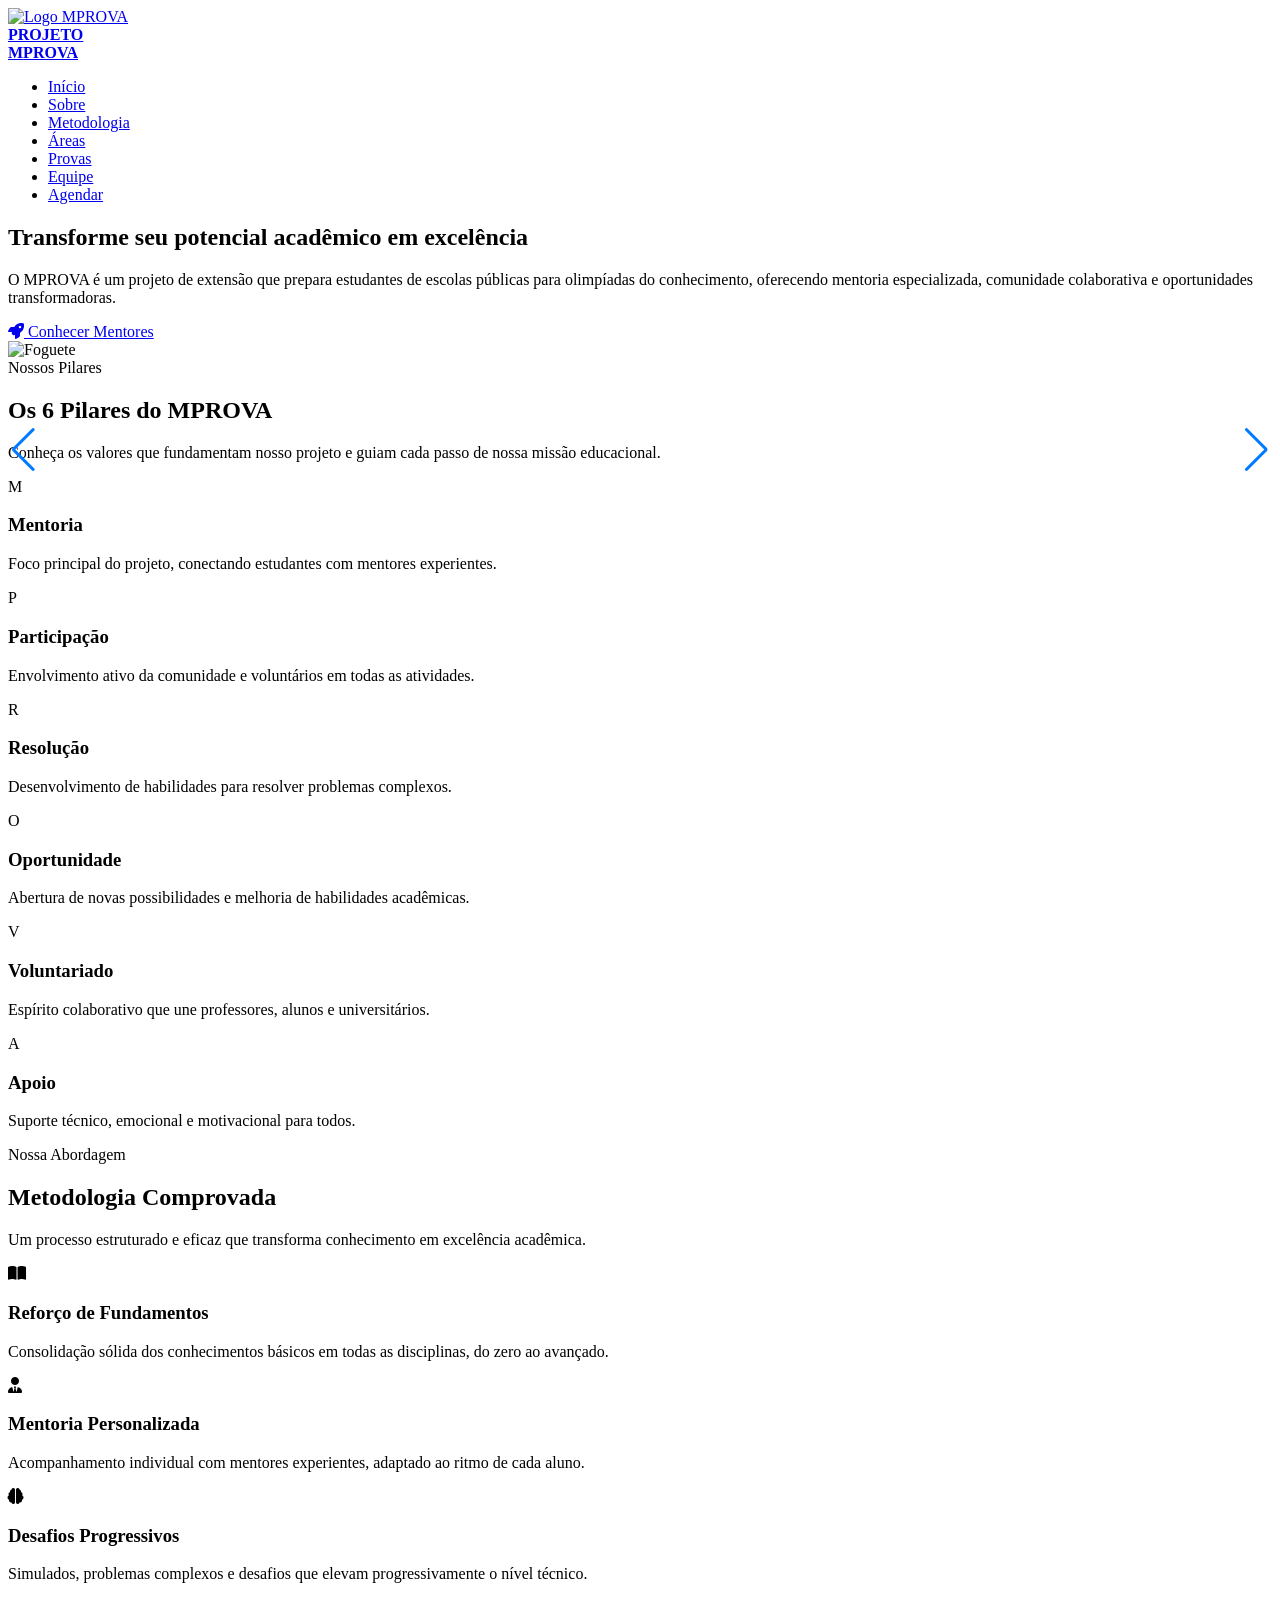
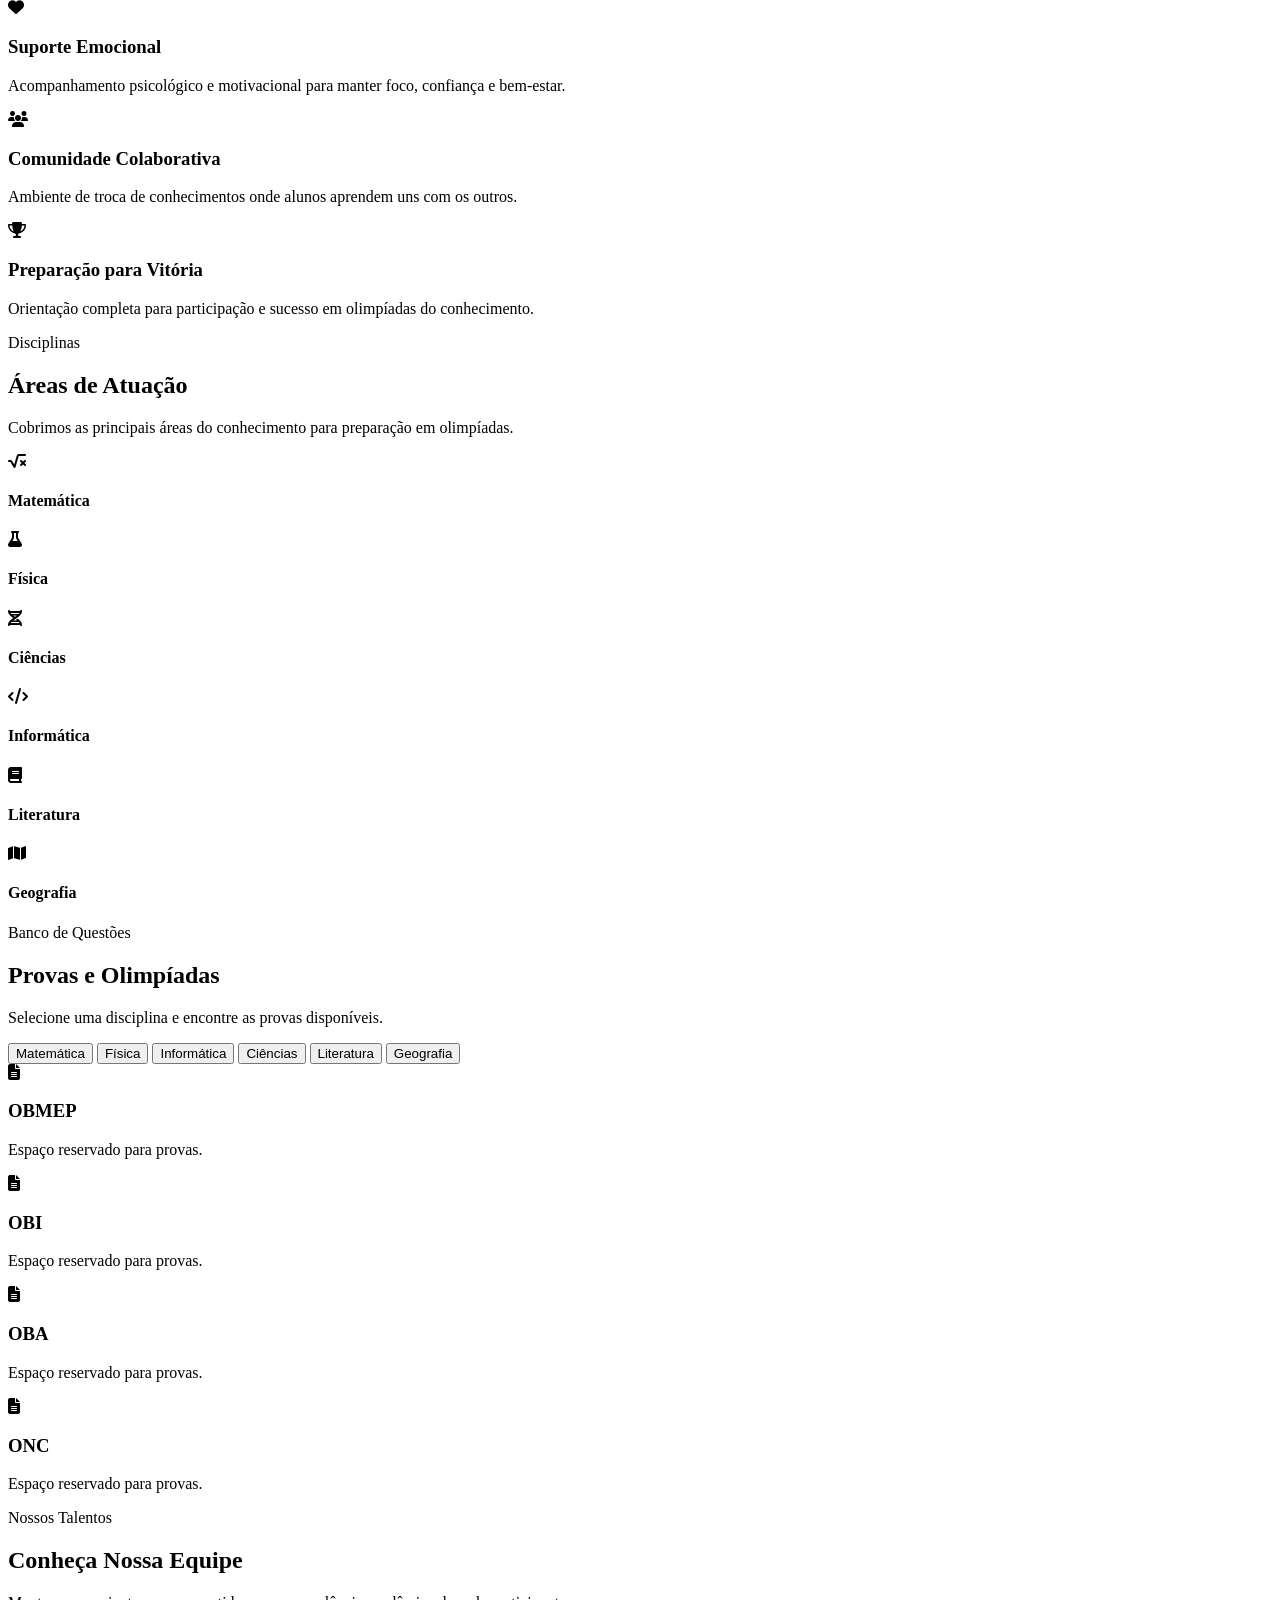
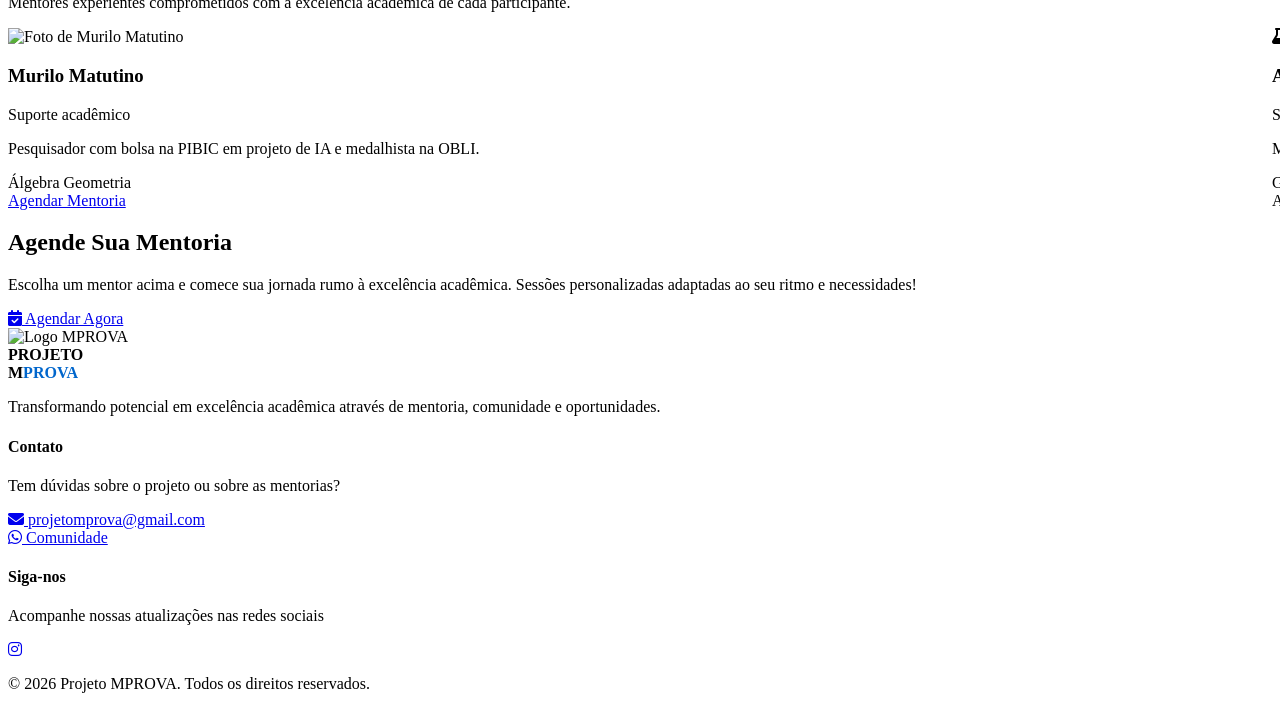
==== index.html @ 09c522f0 "Rename index_mprova.html to index.html" ====
<!DOCTYPE html>
<html lang="pt-BR">

<head>
  <meta charset="UTF-8">
  <meta name="viewport" content="width=device-width, initial-scale=1.0">
  <title>MPROVA</title>
  
  <!-- Google Fonts -->
  <link href="https://fonts.googleapis.com/css2?family=Poppins:wght@300;400;600;700;800&family=Merriweather:wght@300;400;700&display=swap" rel="stylesheet">
  <!-- Font Awesome -->
  <link rel="stylesheet" href="https://cdnjs.cloudflare.com/ajax/libs/font-awesome/6.4.0/css/all.min.css">
  <!-- Swiper CSS -->
  <link rel="stylesheet" href="https://cdn.jsdelivr.net/npm/swiper@10/swiper-bundle.min.css" />
  <!-- Favicon -->
  <link rel="shortcut icon" href="assets/images/logo_foguete.png" type="image/png">
  
  <!-- importando css -->
   <link rel="stylesheet" href="assets/style.css">
</head>

<body>
  <!-- HEADER -->
  <header>
    <div class="navbar-container">
      <a href="#inicio" class="logo">
        <img src="assets/images/logo_foguete.png" alt="Logo MPROVA">
        <div class="logo-text">
          <strong>PROJETO<br>M<span class="logo-blue">PROVA</span></strong>
        </div>
      </a>

      <nav id="nav">
        <ul>
          <li><a href="#inicio">Início</a></li>
          <li><a href="#sobre">Sobre</a></li>
          <li><a href="#metodologia">Metodologia</a></li>
          <li><a href="#areas">Áreas</a></li>
          <li><a href="#provas">Provas</a></li>
          <li><a href="#equipe">Equipe</a></li>
          <li><a href="#agendar" class="btn-cta">Agendar</a></li>
        </ul>
      </nav>

      <div class="hamburger" id="hamburger">
        <span></span>
        <span></span>
        <span></span>
      </div>
    </div>
  </header>

  <!-- HERO SECTION -->
  <section class="hero" id="inicio">
    <div class="hero-container">
      <div class="hero-content">
        <h1>Transforme seu <span>potencial acadêmico</span> em excelência</h1>
        <p>O MPROVA é um projeto de extensão que prepara estudantes de escolas públicas para olimpíadas do conhecimento, oferecendo mentoria especializada, comunidade colaborativa e oportunidades transformadoras.</p>
        <a href="#equipe" class="btn-primary">
          <i class="fas fa-rocket"></i> Conhecer Mentores
        </a>
      </div>
      <div class="hero-image">
        <img src="assets/images/foguete_inicio.png" alt="Foguete">
      </div>
    </div>
  </section>

  <!-- ABOUT SECTION -->
  <section class="about" id="sobre">
    <div class="section-header">
      <div class="section-label">Nossos Pilares</div>
      <h2 class="section-title">Os 6 Pilares do MPROVA</h2>
      <p class="section-subtitle">Conheça os valores que fundamentam nosso projeto e guiam cada passo de nossa missão educacional.</p>
    </div>

    <div class="pillars-grid">
      <div class="pillar-card">
        <div class="pillar-letter">M</div>
        <h3>Mentoria</h3>
        <p>Foco principal do projeto, conectando estudantes com mentores experientes.</p>
      </div>
      <div class="pillar-card">
        <div class="pillar-letter">P</div>
        <h3>Participação</h3>
        <p>Envolvimento ativo da comunidade e voluntários em todas as atividades.</p>
      </div>
      <div class="pillar-card">
        <div class="pillar-letter">R</div>
        <h3>Resolução</h3>
        <p>Desenvolvimento de habilidades para resolver problemas complexos.</p>
      </div>
      <div class="pillar-card">
        <div class="pillar-letter">O</div>
        <h3>Oportunidade</h3>
        <p>Abertura de novas possibilidades e melhoria de habilidades acadêmicas.</p>
      </div>
      <div class="pillar-card">
        <div class="pillar-letter">V</div>
        <h3>Voluntariado</h3>
        <p>Espírito colaborativo que une professores, alunos e universitários.</p>
      </div>
      <div class="pillar-card">
        <div class="pillar-letter">A</div>
        <h3>Apoio</h3>
        <p>Suporte técnico, emocional e motivacional para todos.</p>
      </div>
    </div>
  </section>

  <!-- METODOLOGIA SECTION -->
  <section class="metodologia" id="metodologia">
    <div class="metodologia-container">
      <div class="section-header">
        <div class="section-label">Nossa Abordagem</div>
        <h2 class="section-title">Metodologia Comprovada</h2>
        <p class="section-subtitle">Um processo estruturado e eficaz que transforma conhecimento em excelência acadêmica.</p>
      </div>

      <div class="methodology-cards">
        <div class="method-card">
          <div class="method-card-icon">
            <i class="fas fa-book-open"></i>
          </div>
          <div class="method-card-content">
            <h3>Reforço de Fundamentos</h3>
            <p>Consolidação sólida dos conhecimentos básicos em todas as disciplinas, do zero ao avançado.</p>
          </div>
        </div>

        <div class="method-card">
          <div class="method-card-icon">
            <i class="fas fa-user-tie"></i>
          </div>
          <div class="method-card-content">
            <h3>Mentoria Personalizada</h3>
            <p>Acompanhamento individual com mentores experientes, adaptado ao ritmo de cada aluno.</p>
          </div>
        </div>

        <div class="method-card">
          <div class="method-card-icon">
            <i class="fas fa-brain"></i>
          </div>
          <div class="method-card-content">
            <h3>Desafios Progressivos</h3>
            <p>Simulados, problemas complexos e desafios que elevam progressivamente o nível técnico.</p>
          </div>
        </div>

        <div class="method-card">
          <div class="method-card-icon">
            <i class="fas fa-heart"></i>
          </div>
          <div class="method-card-content">
            <h3>Suporte Emocional</h3>
            <p>Acompanhamento psicológico e motivacional para manter foco, confiança e bem-estar.</p>
          </div>
        </div>

        <div class="method-card">
          <div class="method-card-icon">
            <i class="fas fa-users"></i>
          </div>
          <div class="method-card-content">
            <h3>Comunidade Colaborativa</h3>
            <p>Ambiente de troca de conhecimentos onde alunos aprendem uns com os outros.</p>
          </div>
        </div>

        <div class="method-card">
          <div class="method-card-icon">
            <i class="fas fa-trophy"></i>
          </div>
          <div class="method-card-content">
            <h3>Preparação para Vitória</h3>
            <p>Orientação completa para participação e sucesso em olimpíadas do conhecimento.</p>
          </div>
        </div>
      </div>
    </div>
  </section>

  <!-- AREAS SECTION -->
  <section class="areas" id="areas">
    <div class="areas-container">
      <div class="section-header">
        <div class="section-label">Disciplinas</div>
        <h2 class="section-title">Áreas de Atuação</h2>
        <p class="section-subtitle">Cobrimos as principais áreas do conhecimento para preparação em olimpíadas.</p>
      </div>

      <div class="areas-grid">
        <div class="area-card">
          <div class="area-icon"><i class="fas fa-square-root-alt"></i></div>
          <h4>Matemática</h4>
        </div>
        <div class="area-card">
          <div class="area-icon"><i class="fas fa-flask"></i></div>
          <h4>Física</h4>
        </div>
        <div class="area-card">
          <div class="area-icon"><i class="fas fa-dna"></i></div>
          <h4>Ciências</h4>
        </div>
        <div class="area-card">
          <div class="area-icon"><i class="fas fa-code"></i></div>
          <h4>Informática</h4>
        </div>
        <div class="area-card">
          <div class="area-icon"><i class="fas fa-book"></i></div>
          <h4>Literatura</h4>
        </div>
        <div class="area-card">
          <div class="area-icon"><i class="fas fa-map"></i></div>
          <h4>Geografia</h4>
        </div>
      </div>
    </div>
  </section>

  <!-- PROVAS SECTION -->
  <section class="provas" id="provas">
    <div class="provas-container">
      <div class="section-header">
        <div class="section-label">Banco de Questões</div>
        <h2 class="section-title">Provas e Olimpíadas</h2>
        <p class="section-subtitle">
          Selecione uma disciplina e encontre as provas disponíveis.
        </p>
      </div>

      <div class="disciplinas">
        <button class="disciplina active" onclick="trocarDisciplina(this)">Matemática</button>
        <button class="disciplina" onclick="trocarDisciplina(this)">Física</button>
        <button class="disciplina" onclick="trocarDisciplina(this)">Informática</button>
        <button class="disciplina" onclick="trocarDisciplina(this)">Ciências</button>
        <button class="disciplina" onclick="trocarDisciplina(this)">Literatura</button>
        <button class="disciplina" onclick="trocarDisciplina(this)">Geografia</button>
      </div>

      <div class="provas-grid">
        <div class="prova-card">
          <div class="prova-icon"><i class="fas fa-file-alt"></i></div>
          <h3>OBMEP</h3>
          <p>Espaço reservado para provas.</p>
        </div>

        <div class="prova-card">
          <div class="prova-icon"><i class="fas fa-file-alt"></i></div>
          <h3>OBI</h3>
          <p>Espaço reservado para provas.</p>
        </div>

        <div class="prova-card">
          <div class="prova-icon"><i class="fas fa-file-alt"></i></div>
          <h3>OBA</h3>
          <p>Espaço reservado para provas.</p>
        </div>

        <div class="prova-card">
          <div class="prova-icon"><i class="fas fa-file-alt"></i></div>
          <h3>ONC</h3>
          <p>Espaço reservado para provas.</p>
        </div>
      </div>
    </div>
  </section>


  <!-- TEAM CAROUSEL SECTION -->
  <section class="team-section" id="equipe">
    <div class="team-container">
      <div class="section-header">
        <div class="section-label">Nossos Talentos</div>
        <h2 class="section-title">Conheça Nossa Equipe</h2>
        <p class="section-subtitle">Mentores experientes comprometidos com a excelência acadêmica de cada participante.</p>
      </div>

      <div class="team-carousel-wrapper">
        <div class="swiper-container">
          <div class="swiper-wrapper">
            <!-- Team Member 1 -->
            <div class="swiper-slide team-slide">
              <div class="team-member-card">
                <div class="team-avatar">
                  <!--<i class="fas fa-user-graduate"></i>-->
                  <img src="assets/images/murilomatutino.jpeg" class="rounded" width="140" height="140" alt="Foto de Murilo Matutino">
                </div>
                <h3 class="team-member-name">Murilo Matutino</h3>
                <p class="team-member-role">Suporte acadêmico</p>
                <p class="team-member-bio">Pesquisador com bolsa na PIBIC em projeto de IA e medalhista na OBLI.</p>
                <div class="team-member-expertise">
                  <span class="expertise-tag">Álgebra</span>
                  <span class="expertise-tag">Geometria</span>
                </div>
                <a href="https://zcal.co/murilomatutino" class="btn-schedule">Agendar Mentoria</a>
              </div>
            </div>

            <!-- Team Member 2 -->
            <div class="swiper-slide team-slide">
              <div class="team-member-card">
                <div class="team-avatar">
                  <i class="fas fa-flask"></i>
                </div>
                <h3 class="team-member-name">Aillane Júlia</h3>
                <p class="team-member-role">Suporte acadêmico</p>
                <p class="team-member-bio">Medalhista da OBG</p>
                <div class="team-member-expertise">
                  <span class="expertise-tag">Geografia</span>
                </div>
                <a class="btn-schedule">Agendar Mentoria</a>
              </div>
            </div>

            <!-- Team Member 3 -->
            <div class="swiper-slide team-slide">
              <div class="team-member-card">
                <div class="team-avatar">
                  <i class="fas fa-code"></i>
                </div>
                <h3 class="team-member-name">Caio Henrique</h3>
                <p class="team-member-role">Suporte acadêmico</p>
                <p class="team-member-bio">Medalhista de bronze nacional na OBI</p>
                <div class="team-member-expertise">
                  <span class="expertise-tag">Algoritmos</span>
                  <span class="expertise-tag">Programação</span>
                </div>
                <a class="btn-schedule">Agendar Mentoria</a>
              </div>
            </div>

            <!-- Team Member 4 -->
            <div class="swiper-slide team-slide">
              <div class="team-member-card">
                <div class="team-avatar">
                  <i class="fas fa-book"></i>
                </div>
                <h3 class="team-member-name">Heverton Souza</h3>
                <p class="team-member-role">Líder de mídias sociais</p>
                <p class="team-member-bio">Medalhista olímpico pela OBG e pela OBLI.</p>
                <div class="team-member-expertise">
                  <span class="expertise-tag">Design</span>
                  <span class="expertise-tag">Mídias sociais</span>
                </div>
                <a class="btn-schedule">Agendar Mentoria</a>
              </div>
            </div>

            <!-- Team Member 5 -->
            <div class="swiper-slide team-slide">
              <div class="team-member-card">
                <div class="team-avatar">
                  <i class="fas fa-globe"></i>
                </div>
                <h3 class="team-member-name">Maria Vitória</h3>
                <p class="team-member-role">Suporte acadêmico</p>
                <p class="team-member-bio">Medalhista de ouro na ONC, OBQ e Olimpíada de Literatura</p>
                <div class="team-member-expertise">
                  <span class="expertise-tag">Ciências</span>
                  <span class="expertise-tag">Informática</span>
                </div>
                <a class="btn-schedule">Agendar Mentoria</a>
              </div>
            </div>

            <!-- Team Member 6 -->
            <div class="swiper-slide team-slide">
              <div class="team-member-card">
                <div class="team-avatar">
                  <i class="fas fa-heart"></i>
                </div>
                <h3 class="team-member-name">Murilo Augusto</h3>
                <p class="team-member-role">Suporte acadêmico</p>
                <p class="team-member-bio">Medalhista na OBB, OBA e OBF.</p>
                <div class="team-member-expertise">
                  <span class="expertise-tag">Física</span>
                  <span class="expertise-tag">Astronomia</span>
                </div>
                <a class="btn-schedule">Agendar Mentoria</a>
              </div>
            </div>

            <!-- Team Member 7 -->
            <div class="swiper-slide team-slide">
              <div class="team-member-card">
                <div class="team-avatar">
                  <i class="fas fa-heart"></i>
                </div>
                <h3 class="team-member-name">Pedro Gabriel</h3>
                <p class="team-member-role">Vice-presidente</p>
                <p class="team-member-bio">Medalhista na ONC, OBA e OBFEP.</p>
                <div class="team-member-expertise">
                  <span class="expertise-tag">Física</span>
                  <span class="expertise-tag">Astronomia</span>
                </div>
                <a class="btn-schedule">Agendar Mentoria</a>
              </div>
            </div>


            <!-- Team Member 8 -->
            <div class="swiper-slide team-slide">
              <div class="team-member-card">
                <div class="team-avatar">
                  <i class="fas fa-heart"></i>
                </div>
                <h3 class="team-member-name">Tábata Jhenice</h3>
                <p class="team-member-role">Presidente do projeto</p>
                <p class="team-member-bio">Medalhista na ONC, OBG e Olimpíada de Química Feminina.</p>
                <div class="team-member-expertise">
                  <span class="expertise-tag">Matemática</span>
                  <span class="expertise-tag">Ciências</span>
                </div>
                <a class="btn-schedule">Agendar Mentoria</a>
              </div>
            </div>

            <!-- Team Member 9 -->
            <div class="swiper-slide team-slide">
              <div class="team-member-card">
                <div class="team-avatar">
                  <i class="fas fa-heart"></i>
                </div>
                <h3 class="team-member-name">Tainah Neres</h3>
                <p class="team-member-role">Auxiliar de mídia e suporte acadêmico</p>
                <p class="team-member-bio">Medalhista na OBA, OBLI, OBMEP e Olimpíada de literatura.</p>
                <div class="team-member-expertise">
                  <span class="expertise-tag">Astronomia</span>
                  <span class="expertise-tag">Literatura</span>
                </div>
                <a class="btn-schedule">Agendar Mentoria</a>
              </div>
            </div>


          </div>

          <!-- Navigation -->
          <div class="swiper-button-prev"></div>
          <div class="swiper-button-next"></div>
          <div class="swiper-pagination"></div>
        </div>
      </div>
    </div>
  </section>

  <!-- CTA SECTION -->
  <section class="cta-section" id="agendar">
    <div class="cta-content">
      <h2>Agende Sua Mentoria</h2>
      <p>Escolha um mentor acima e comece sua jornada rumo à excelência acadêmica. Sessões personalizadas adaptadas ao seu ritmo e necessidades!</p>
      <a href="#equipe" class="btn-secondary">
        <i class="fas fa-calendar-check"></i> Agendar Agora
      </a>
    </div>
  </section>

  <!-- FOOTER -->
  <footer>
    <footer-container>
      <div class="footer-grid">
        <div class="footer-section">
          <div class="footer-logo-area">
            <img src="assets/images/logo_foguete.png" alt="Logo MPROVA">
            <div>
              <strong>PROJETO<br>M<span style="color: #0066cc;">PROVA</span></strong>
            </div>
          </div>
          <p>Transformando potencial em excelência acadêmica através de mentoria, comunidade e oportunidades.</p>
        </div>

        <div class="footer-section">
          <h4>Contato</h4>
          <p>Tem dúvidas sobre o projeto ou sobre as mentorias?</p>
          <a href="mailto:projetomprova@gmail.com" class="footer-contact-link">
            <i class="fas fa-envelope"></i> projetomprova@gmail.com
          </a>
          <br>
          <a href="https://chat.whatsapp.com/BmlxwZOhHaCFWlVoC3fzg1" class="footer-contact-link">
            <i class="fa-brands fa-whatsapp"></i> Comunidade
          </a>
        </div>

        <div class="footer-section">
          <h4>Siga-nos</h4>
          <p>Acompanhe nossas atualizações nas redes sociais</p>
          <div class="social-links">
            <a href="https://www.instagram.com/m.prova_?igsh=bmw5am4zNDdma2xp" target="_blank" title="Instagram">
              <i class="fab fa-instagram"></i>
            </a>
          </div>
        </div>
      </div>

      <div class="footer-bottom">
        <p>&copy; 2026 Projeto MPROVA. Todos os direitos reservados.</p>
      </div>
    </footer-container>
  </footer>

  <!-- importando JS -->
  <script src="https://cdn.jsdelivr.net/npm/swiper@10/swiper-bundle.min.js"></script>
  <script src="assets/script.js"></script>


<script>
function trocarDisciplina(botao){
  document.querySelectorAll('.disciplina').forEach(function(item){
    item.classList.remove('active');
  });
  botao.classList.add('active');
}
</script>
</body>

</html>
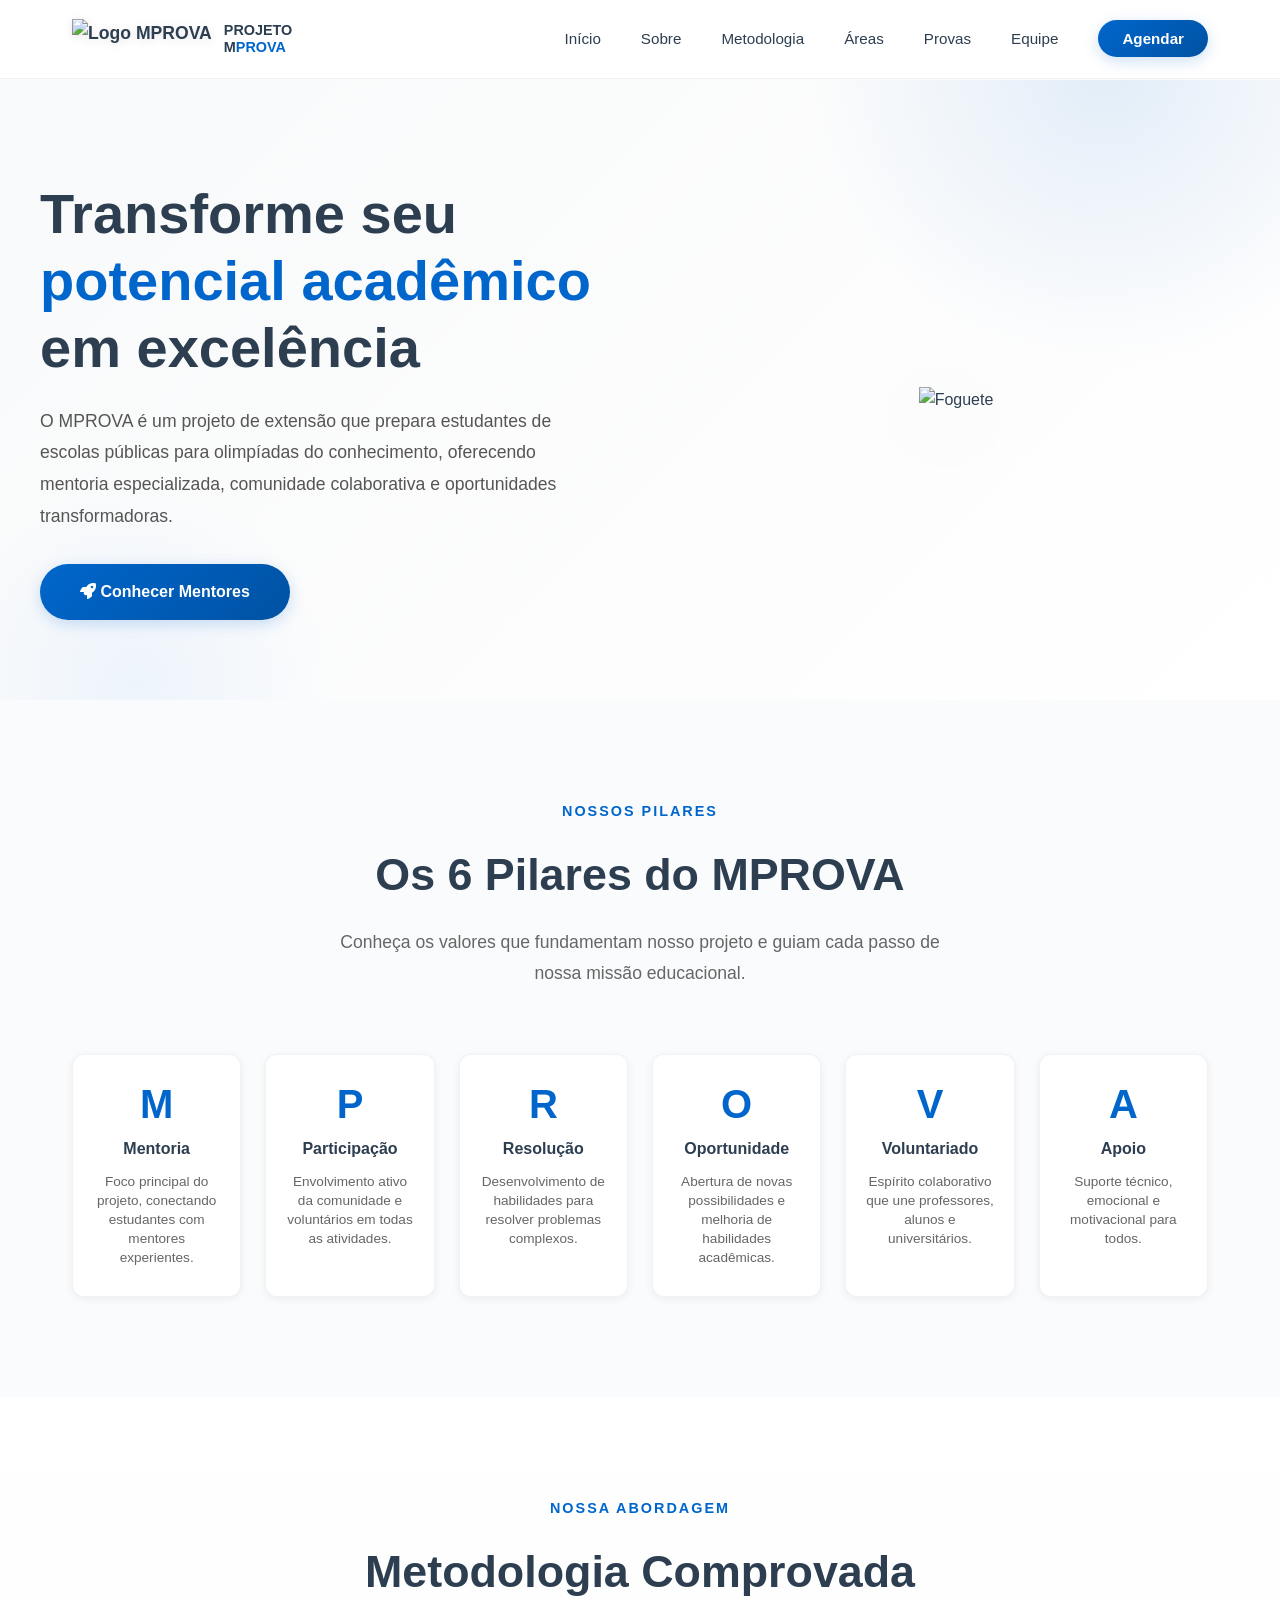
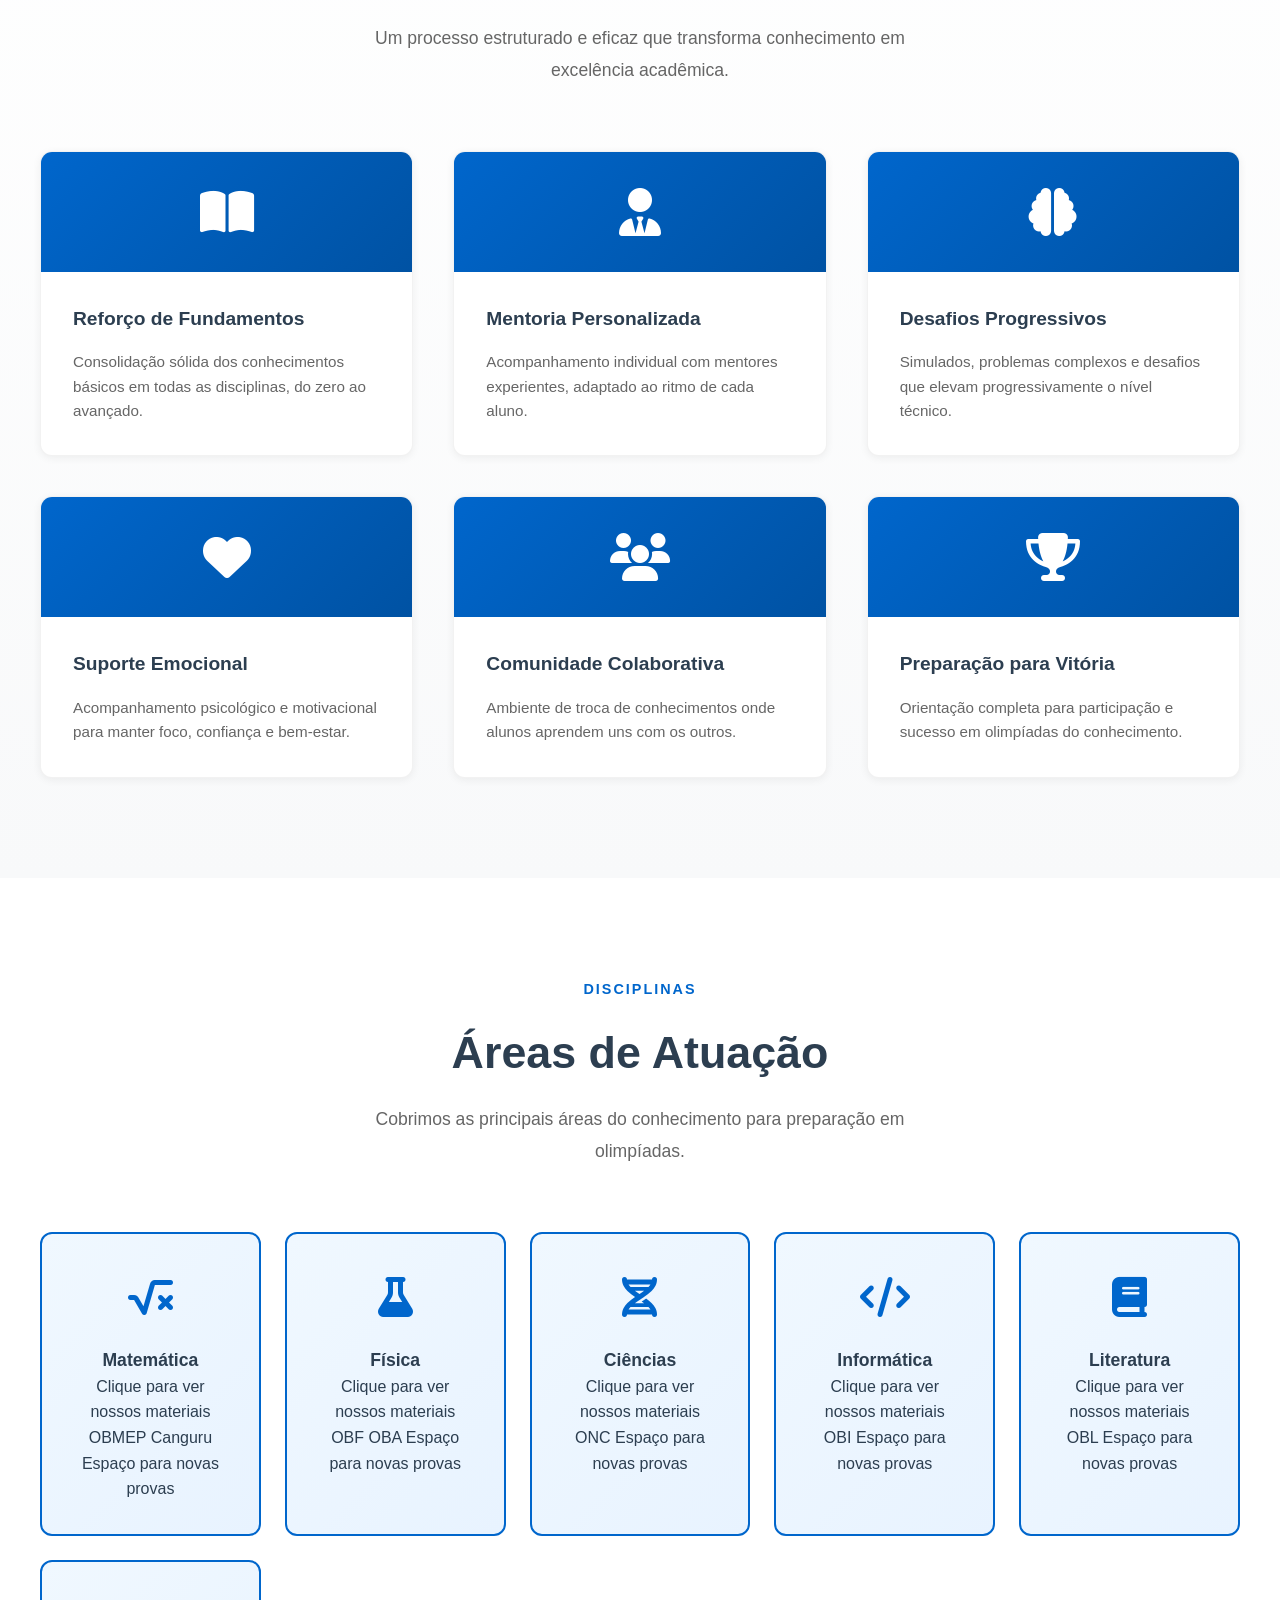
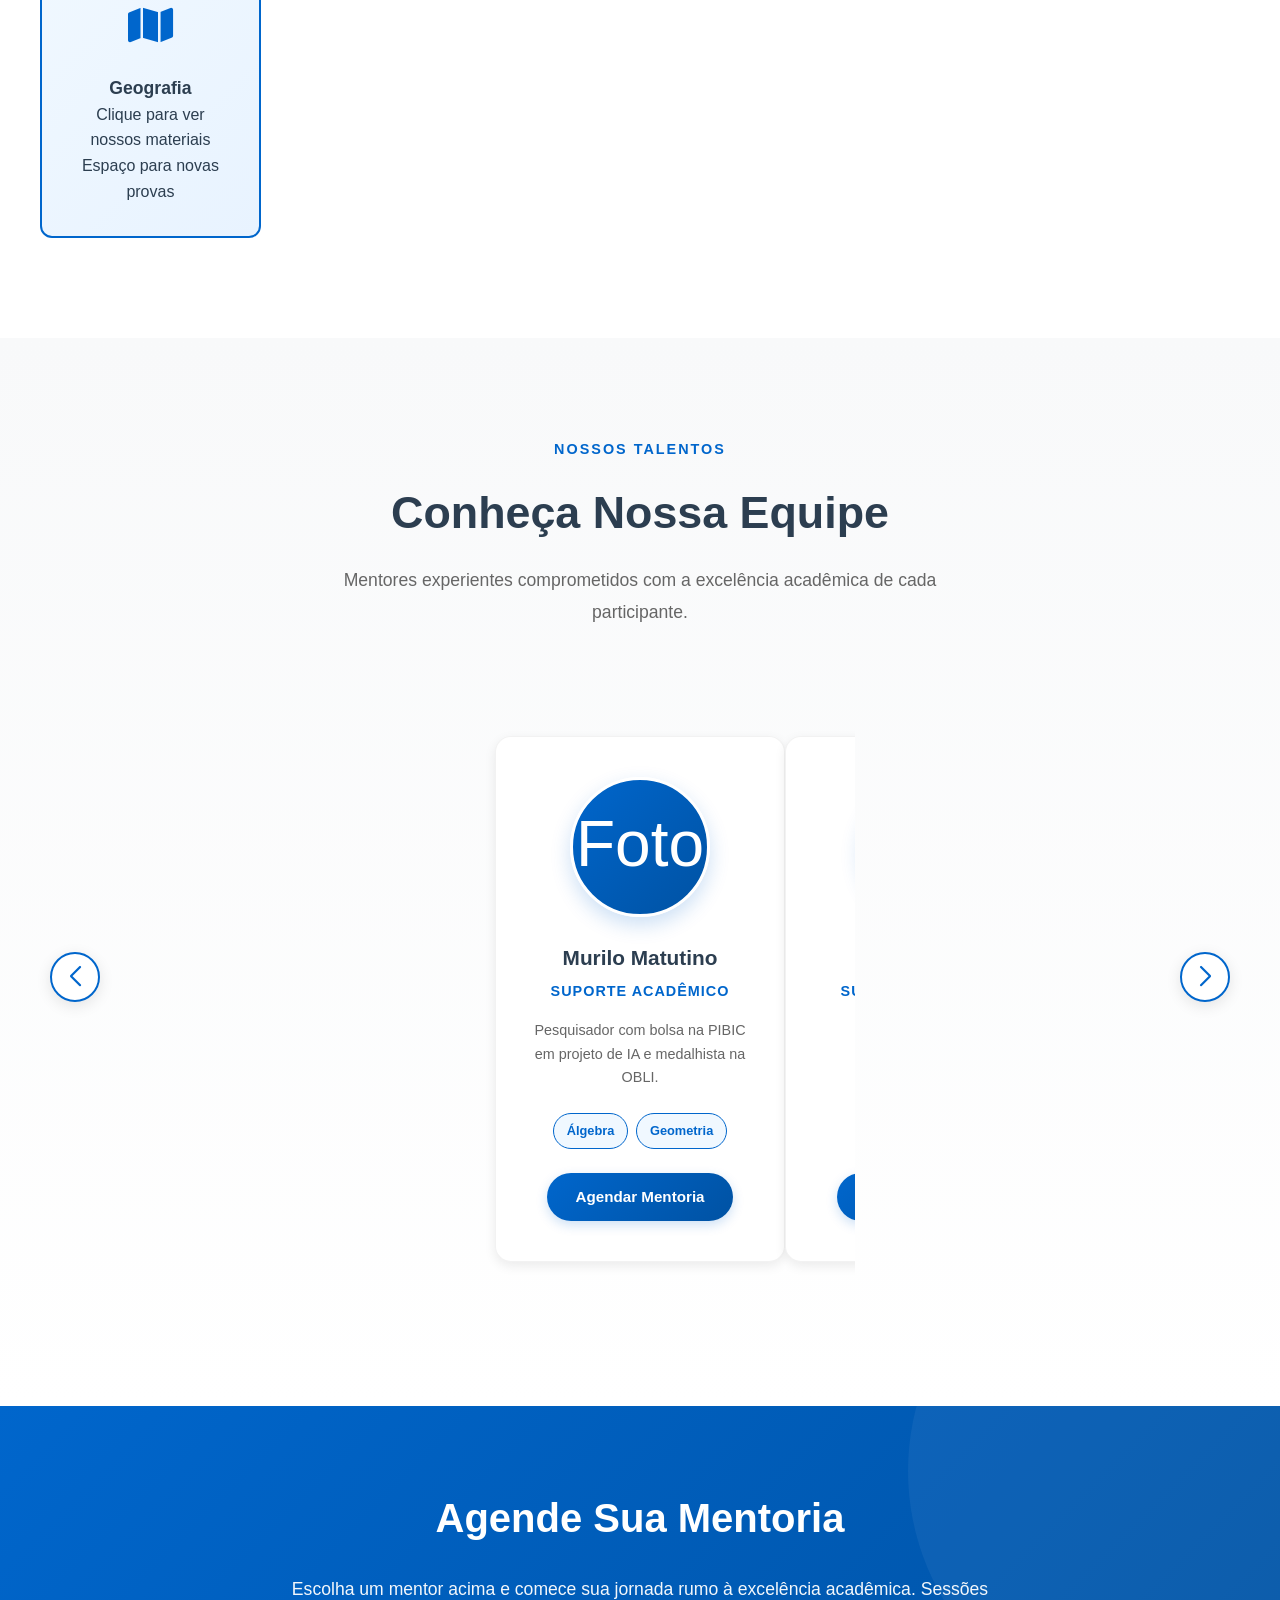
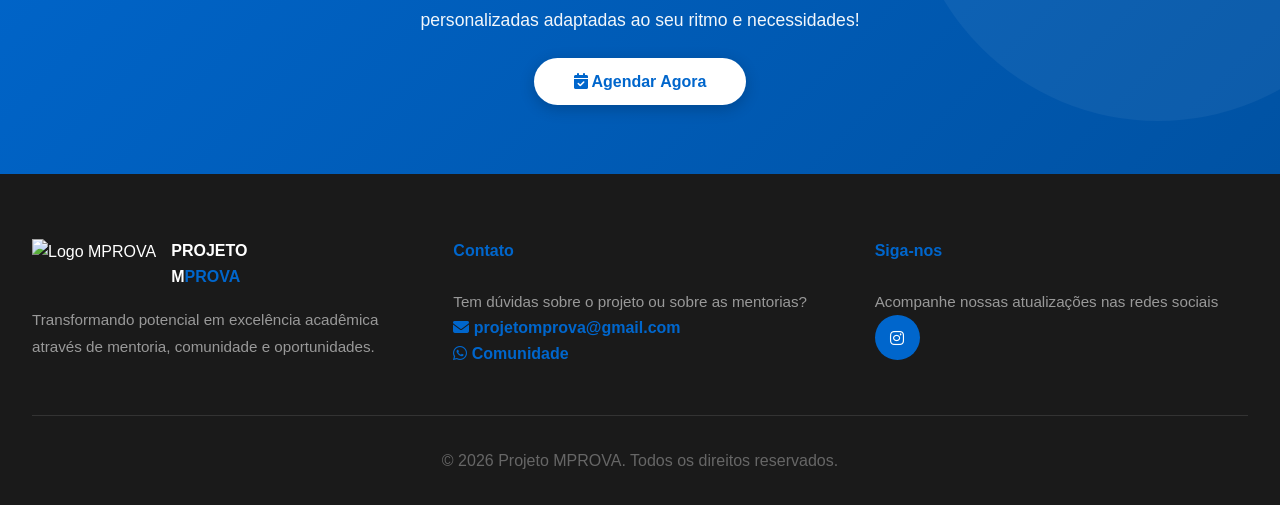
==== commit 78793eee: "Rename index_novo.html to index.html" ====
--- a/index.html
+++ b/index.html
@@ -194,79 +194,66 @@
         <div class="area-card">
           <div class="area-icon"><i class="fas fa-square-root-alt"></i></div>
           <h4>Matemática</h4>
-        </div>
+          <p>Clique para ver nossos materiais</p>
+          <div class="material-list">
+            <span>OBMEP</span>
+            <span>Canguru</span>
+            <span>Espaço para novas provas</span>
+          </div>
+        </div>
+
         <div class="area-card">
           <div class="area-icon"><i class="fas fa-flask"></i></div>
           <h4>Física</h4>
-        </div>
+          <p>Clique para ver nossos materiais</p>
+          <div class="material-list">
+            <span>OBF</span>
+            <span>OBA</span>
+            <span>Espaço para novas provas</span>
+          </div>
+        </div>
+
         <div class="area-card">
           <div class="area-icon"><i class="fas fa-dna"></i></div>
           <h4>Ciências</h4>
-        </div>
+          <p>Clique para ver nossos materiais</p>
+          <div class="material-list">
+            <span>ONC</span>
+            <span>Espaço para novas provas</span>
+          </div>
+        </div>
+
         <div class="area-card">
           <div class="area-icon"><i class="fas fa-code"></i></div>
           <h4>Informática</h4>
-        </div>
+          <p>Clique para ver nossos materiais</p>
+          <div class="material-list">
+            <span>OBI</span>
+            <span>Espaço para novas provas</span>
+          </div>
+        </div>
+
         <div class="area-card">
           <div class="area-icon"><i class="fas fa-book"></i></div>
           <h4>Literatura</h4>
-        </div>
+          <p>Clique para ver nossos materiais</p>
+          <div class="material-list">
+            <span>OBL</span>
+            <span>Espaço para novas provas</span>
+          </div>
+        </div>
+
         <div class="area-card">
           <div class="area-icon"><i class="fas fa-map"></i></div>
           <h4>Geografia</h4>
+          <p>Clique para ver nossos materiais</p>
+          <div class="material-list">
+            <span>Espaço para novas provas</span>
+          </div>
         </div>
       </div>
     </div>
   </section>
-
-  <!-- PROVAS SECTION -->
-  <section class="provas" id="provas">
-    <div class="provas-container">
-      <div class="section-header">
-        <div class="section-label">Banco de Questões</div>
-        <h2 class="section-title">Provas e Olimpíadas</h2>
-        <p class="section-subtitle">
-          Selecione uma disciplina e encontre as provas disponíveis.
-        </p>
-      </div>
-
-      <div class="disciplinas">
-        <button class="disciplina active" onclick="trocarDisciplina(this)">Matemática</button>
-        <button class="disciplina" onclick="trocarDisciplina(this)">Física</button>
-        <button class="disciplina" onclick="trocarDisciplina(this)">Informática</button>
-        <button class="disciplina" onclick="trocarDisciplina(this)">Ciências</button>
-        <button class="disciplina" onclick="trocarDisciplina(this)">Literatura</button>
-        <button class="disciplina" onclick="trocarDisciplina(this)">Geografia</button>
-      </div>
-
-      <div class="provas-grid">
-        <div class="prova-card">
-          <div class="prova-icon"><i class="fas fa-file-alt"></i></div>
-          <h3>OBMEP</h3>
-          <p>Espaço reservado para provas.</p>
-        </div>
-
-        <div class="prova-card">
-          <div class="prova-icon"><i class="fas fa-file-alt"></i></div>
-          <h3>OBI</h3>
-          <p>Espaço reservado para provas.</p>
-        </div>
-
-        <div class="prova-card">
-          <div class="prova-icon"><i class="fas fa-file-alt"></i></div>
-          <h3>OBA</h3>
-          <p>Espaço reservado para provas.</p>
-        </div>
-
-        <div class="prova-card">
-          <div class="prova-icon"><i class="fas fa-file-alt"></i></div>
-          <h3>ONC</h3>
-          <p>Espaço reservado para provas.</p>
-        </div>
-      </div>
-    </div>
-  </section>
-
 
   <!-- TEAM CAROUSEL SECTION -->
   <section class="team-section" id="equipe">
--- a/assets/style.css
+++ b/assets/style.css
@@ -0,0 +1,1000 @@
+
+* {
+    margin: 0;
+    padding: 0;
+    box-sizing: border-box;
+}
+
+html {
+    scroll-behavior: smooth;
+}
+
+body {
+    font-family: 'Poppins', sans-serif;
+    color: #2c3e50;
+    background: #fafbfc;
+    line-height: 1.6;
+}
+
+.rounded{
+    border-radius: 50%;
+}
+
+/* HEADER / NAVBAR */
+header {
+    position: fixed;
+    top: 0;
+    width: 100%;
+    background: rgba(255, 255, 255, 0.98);
+    backdrop-filter: blur(10px);
+    z-index: 1000;
+    border-bottom: 1px solid rgba(0, 0, 0, 0.05);
+    padding: 1.2rem 0;
+}
+
+.navbar-container {
+    max-width: 1200px;
+    margin: 0 auto;
+    padding: 0 2rem;
+    display: flex;
+    justify-content: space-between;
+    align-items: center;
+}
+
+.logo {
+    display: flex;
+    align-items: center;
+    gap: 12px;
+    text-decoration: none;
+    font-weight: 700;
+    font-size: 1.1rem;
+    color: #2c3e50;
+}
+
+.logo img {
+    height: 40px;
+    width: auto;
+    filter: drop-shadow(0 2px 4px rgba(0, 0, 0, 0.1));
+}
+
+.logo-text {
+    line-height: 1.2;
+    font-size: 0.9rem;
+}
+
+.logo-text strong {
+    color: #2c3e50;
+}
+
+.logo-blue {
+    color: #0066cc;
+    font-weight: 800;
+}
+
+nav ul {
+    display: flex;
+    list-style: none;
+    gap: 2.5rem;
+    align-items: center;
+}
+
+nav a {
+    text-decoration: none;
+    color: #2c3e50;
+    font-weight: 500;
+    font-size: 0.95rem;
+    position: relative;
+    transition: color 0.3s ease;
+}
+
+nav a::after {
+    content: '';
+    position: absolute;
+    bottom: -5px;
+    left: 0;
+    width: 0;
+    height: 2px;
+    background: #0066cc;
+    transition: width 0.3s ease;
+}
+
+nav a:hover {
+    color: #0066cc;
+}
+
+nav a:hover::after {
+    width: 100%;
+}
+
+.btn-cta {
+    background: linear-gradient(135deg, #0066cc 0%, #0052a3 100%);
+    color: white !important;
+    padding: 10px 24px;
+    border-radius: 50px;
+    font-weight: 600;
+    transition: all 0.3s ease;
+    box-shadow: 0 4px 15px rgba(0, 102, 204, 0.2);
+}
+
+.btn-cta:hover {
+    transform: translateY(-2px);
+    box-shadow: 0 6px 20px rgba(0, 102, 204, 0.3);
+}
+
+.btn-cta::after {
+    display: none !important;
+}
+
+.hamburger {
+    display: none;
+    flex-direction: column;
+    cursor: pointer;
+}
+
+.hamburger span {
+    width: 25px;
+    height: 3px;
+    background: #2c3e50;
+    margin: 5px 0;
+    transition: 0.3s;
+    border-radius: 2px;
+}
+
+/* HERO SECTION */
+.hero {
+    margin-top: 80px;
+    padding: 100px 2rem 80px;
+    background: linear-gradient(135deg, #f8f9fa 0%, #ffffff 100%);
+    position: relative;
+    overflow: hidden;
+}
+
+.hero::before {
+    content: '';
+    position: absolute;
+    top: -50%;
+    right: -10%;
+    width: 600px;
+    height: 600px;
+    background: radial-gradient(circle, rgba(0, 102, 204, 0.1) 0%, transparent 70%);
+    border-radius: 50%;
+}
+
+.hero::after {
+    content: '';
+    position: absolute;
+    bottom: -30%;
+    left: -5%;
+    width: 400px;
+    height: 400px;
+    background: radial-gradient(circle, rgba(77, 163, 255, 0.08) 0%, transparent 70%);
+    border-radius: 50%;
+}
+
+.hero-container {
+    max-width: 1200px;
+    margin: 0 auto;
+    display: grid;
+    grid-template-columns: 1fr 1fr;
+    gap: 4rem;
+    align-items: center;
+    position: relative;
+    z-index: 1;
+}
+
+.hero-content h1 {
+    font-size: 3.5rem;
+    font-weight: 800;
+    line-height: 1.2;
+    margin-bottom: 1.5rem;
+    color: #2c3e50;
+}
+
+.hero-content h1 span {
+    color: #0066cc;
+    display: block;
+}
+
+.hero-content p {
+    font-size: 1.1rem;
+    color: #555;
+    line-height: 1.8;
+    margin-bottom: 2rem;
+}
+
+.btn-primary {
+    display: inline-block;
+    background: linear-gradient(135deg, #0066cc 0%, #0052a3 100%);
+    color: white;
+    padding: 15px 40px;
+    border-radius: 50px;
+    text-decoration: none;
+    font-weight: 600;
+    transition: all 0.3s ease;
+    box-shadow: 0 4px 15px rgba(0, 102, 204, 0.2);
+    border: none;
+    cursor: pointer;
+    font-size: 1rem;
+}
+
+.btn-primary:hover {
+    transform: translateY(-3px);
+    box-shadow: 0 8px 25px rgba(0, 102, 204, 0.3);
+}
+
+.hero-image {
+    position: relative;
+    display: flex;
+    justify-content: center;
+    align-items: center;
+}
+
+.hero-image img {
+    max-width: 100%;
+    height: auto;
+    animation: float 3s ease-in-out infinite;
+    filter: drop-shadow(0 20px 40px rgba(0, 0, 0, 0.1));
+}
+
+@keyframes float {
+    0%, 100% { transform: translateY(0px); }
+    50% { transform: translateY(-20px); }
+}
+
+/* ABOUT SECTION */
+.about {
+    padding: 100px 2rem;
+    max-width: 1200px;
+    margin: 0 auto;
+}
+
+.section-header {
+    text-align: center;
+    margin-bottom: 4rem;
+}
+
+.section-label {
+    color: #0066cc;
+    font-weight: 700;
+    font-size: 0.9rem;
+    text-transform: uppercase;
+    letter-spacing: 2px;
+    margin-bottom: 1rem;
+}
+
+.section-title {
+    font-size: 2.8rem;
+    font-weight: 800;
+    color: #2c3e50;
+    margin-bottom: 1rem;
+}
+
+.section-subtitle {
+    font-size: 1.1rem;
+    color: #666;
+    max-width: 600px;
+    margin: 0 auto;
+    line-height: 1.8;
+}
+
+.pillars-grid {
+    display: grid;
+    grid-template-columns: repeat(auto-fit, minmax(140px, 1fr));
+    gap: 1.5rem;
+    margin-top: 3rem;
+}
+
+.pillar-card {
+    background: white;
+    padding: 1.8rem 1.2rem;
+    border-radius: 12px;
+    text-align: center;
+    box-shadow: 0 2px 8px rgba(0, 0, 0, 0.06);
+    transition: all 0.3s ease;
+    border: 1px solid rgba(0, 0, 0, 0.05);
+}
+
+.pillar-card:hover {
+    transform: translateY(-5px);
+    box-shadow: 0 8px 20px rgba(0, 102, 204, 0.1);
+}
+
+.pillar-letter {
+    font-size: 2.5rem;
+    font-weight: 800;
+    color: #0066cc;
+    margin-bottom: 0.8rem;
+    line-height: 1;
+}
+
+.pillar-card h3 {
+    font-size: 1rem;
+    font-weight: 700;
+    color: #2c3e50;
+    margin-bottom: 0.6rem;
+    white-space: nowrap;
+}
+
+.pillar-card p {
+    color: #666;
+    font-size: 0.85rem;
+    line-height: 1.4;
+}
+
+/* METODOLOGIA SECTION */
+.metodologia {
+    padding: 100px 2rem;
+    background: linear-gradient(180deg, #ffffff 0%, #f8f9fa 100%);
+}
+
+.metodologia-container {
+    max-width: 1200px;
+    margin: 0 auto;
+}
+
+.methodology-cards {
+    display: grid;
+    grid-template-columns: repeat(auto-fit, minmax(280px, 1fr));
+    gap: 2.5rem;
+    margin-top: 3rem;
+}
+
+.method-card {
+    background: white;
+    border-radius: 12px;
+    overflow: hidden;
+    box-shadow: 0 2px 8px rgba(0, 0, 0, 0.06);
+    transition: all 0.3s ease;
+    border: 1px solid rgba(0, 0, 0, 0.05);
+}
+
+.method-card:hover {
+    transform: translateY(-10px);
+    box-shadow: 0 15px 40px rgba(0, 102, 204, 0.12);
+}
+
+.method-card-icon {
+    height: 120px;
+    background: linear-gradient(135deg, #0066cc 0%, #0052a3 100%);
+    display: flex;
+    align-items: center;
+    justify-content: center;
+    font-size: 3rem;
+    color: white;
+}
+
+.method-card-content {
+    padding: 2rem;
+}
+
+.method-card h3 {
+    font-size: 1.2rem;
+    font-weight: 700;
+    color: #2c3e50;
+    margin-bottom: 1rem;
+}
+
+.method-card p {
+    color: #666;
+    font-size: 0.95rem;
+    line-height: 1.6;
+}
+
+/* AREAS SECTION */
+.areas {
+    padding: 100px 2rem;
+    background: white;
+}
+
+.areas-container {
+    max-width: 1200px;
+    margin: 0 auto;
+}
+
+.areas-grid {
+    display: grid;
+    grid-template-columns: repeat(auto-fit, minmax(200px, 1fr));
+    gap: 1.5rem;
+    margin-top: 3rem;
+}
+
+.area-card {
+    background: linear-gradient(135deg, #f0f8ff 0%, #e8f3ff 100%);
+    padding: 2rem;
+    border-radius: 12px;
+    text-align: center;
+    border: 2px solid #0066cc;
+    transition: all 0.3s ease;
+    cursor: pointer;
+}
+
+.area-card:hover {
+    transform: scale(1.05);
+    background: linear-gradient(135deg, #0066cc 0%, #0052a3 100%);
+    color: white;
+}
+
+.area-card:hover .area-icon {
+    color: white;
+    transform: scale(1.2);
+}
+
+.area-icon {
+    font-size: 2.5rem;
+    color: #0066cc;
+    margin-bottom: 1rem;
+    transition: all 0.3s ease;
+}
+
+.area-card h4 {
+    font-size: 1.1rem;
+    font-weight: 700;
+    color: #2c3e50;
+}
+
+.area-card:hover h4 {
+    color: white;
+}
+
+/* TEAM CAROUSEL SECTION */
+.team-section {
+    padding: 100px 2rem;
+    background: linear-gradient(180deg, #f8f9fa 0%, #ffffff 100%);
+}
+
+.team-container {
+    max-width: 1200px;
+    margin: 0 auto;
+}
+
+.team-carousel-wrapper {
+    margin-top: 4rem;
+    position: relative;
+    display: flex;
+    justify-content: center;
+    align-items: center;
+}
+
+.swiper-container {
+    width: 100%;
+    max-width: 430px;
+    padding: 2rem 70px;
+    margin: 0 auto;
+    overflow: hidden;
+}
+
+.swiper-wrapper {
+    display: flex;
+    width: 100%;
+    /*overflow: hidden;*/
+}
+
+.swiper-slide {
+    width: 100% !important;
+    height: auto !important;
+    display: flex;
+    justify-content: center;
+    align-items: center;
+    flex-shrink: 0 !important;
+}
+
+.team-slide {
+    width: 100%;
+    display: flex;
+    flex-direction: column;
+    align-items: center;
+    text-align: center;
+    padding: 0;
+    height: auto;
+}
+
+.team-member-card {
+    background: white;
+    border-radius: 16px;
+    padding: 2.5rem 2rem;
+    box-shadow: 0 4px 12px rgba(0, 0, 0, 0.08);
+    border: 1px solid rgba(0, 0, 0, 0.05);
+    width: 100%;
+    max-width: 380px;
+}
+
+.team-avatar {
+    width: 140px;
+    height: 140px;
+    border-radius: 50%;
+    margin: 0 auto 1.5rem;
+    background: linear-gradient(135deg, #0066cc 0%, #0052a3 100%);
+    display: flex;
+    align-items: center;
+    justify-content: center;
+    font-size: 4rem;
+    color: white;
+    box-shadow: 0 8px 20px rgba(0, 102, 204, 0.2);
+    border: 3px solid white;
+    flex-shrink: 0;
+}
+
+.team-member-name {
+    font-size: 1.3rem;
+    font-weight: 800;
+    color: #2c3e50;
+    margin-bottom: 0.4rem;
+}
+
+.team-member-role {
+    color: #0066cc;
+    font-weight: 700;
+    font-size: 0.9rem;
+    margin-bottom: 1rem;
+    text-transform: uppercase;
+    letter-spacing: 1px;
+}
+
+.team-member-bio {
+    color: #666;
+    font-size: 0.9rem;
+    line-height: 1.6;
+    margin-bottom: 1.5rem;
+    min-height: 70px;
+}
+
+.team-member-expertise {
+    display: flex;
+    flex-wrap: wrap;
+    gap: 0.5rem;
+    justify-content: center;
+    margin-bottom: 1.5rem;
+}
+
+.expertise-tag {
+    background: #f0f8ff;
+    color: #0066cc;
+    padding: 0.4rem 0.8rem;
+    border-radius: 20px;
+    font-size: 0.8rem;
+    font-weight: 600;
+    border: 1px solid #0066cc;
+    white-space: nowrap;
+}
+
+.btn-schedule {
+    display: inline-block;
+    background: linear-gradient(135deg, #0066cc 0%, #0052a3 100%);
+    color: white;
+    padding: 12px 28px;
+    border-radius: 50px;
+    text-decoration: none;
+    font-weight: 600;
+    transition: all 0.3s ease;
+    border: none;
+    cursor: pointer;
+    font-size: 0.95rem;
+    box-shadow: 0 4px 12px rgba(0, 102, 204, 0.2);
+}
+
+.btn-schedule:hover {
+    transform: translateY(-2px);
+    box-shadow: 0 6px 16px rgba(0, 102, 204, 0.3);
+}
+
+/* Swiper Navigation */
+.swiper-button-next,
+.swiper-button-prev {
+    width: 50px;
+    height: 50px;
+    background: white;
+    border-radius: 50%;
+    box-shadow: 0 4px 15px rgba(0, 0, 0, 0.1);
+    transition: all 0.3s ease;
+    border: 2px solid #0066cc;
+    color: #0066cc;
+    top: 50%;
+    transform: translateY(-50%);
+    z-index: 10;
+    position: absolute;
+}
+
+.swiper-button-next:hover,
+.swiper-button-prev:hover {
+    background: #0066cc;
+    color: white;
+    transform: translateY(-50%) scale(1.1);
+}
+
+.swiper-button-next::after,
+.swiper-button-prev::after {
+    font-size: 20px;
+    font-weight: 800;
+}
+
+.swiper-button-prev {
+    left: 10px;
+}
+
+.swiper-button-next {
+    right: 10px;
+}
+
+.swiper-pagination {
+    bottom: -50px !important;
+}
+
+.swiper-pagination-bullet {
+    background: #0066cc;
+    opacity: 0.3;
+    transition: all 0.3s ease;
+    width: 10px;
+    height: 10px;
+    margin: 0 5px;
+}
+
+.swiper-pagination-bullet-active {
+    background: #0066cc;
+    opacity: 1;
+    width: 30px;
+    border-radius: 10px;
+}
+
+/* CTA SECTION */
+.cta-section {
+    padding: 80px 2rem;
+    background: linear-gradient(135deg, #0066cc 0%, #0052a3 100%);
+    color: white;
+    text-align: center;
+    position: relative;
+    overflow: hidden;
+}
+
+.cta-section::before {
+    content: '';
+    position: absolute;
+    top: -50%;
+    right: -10%;
+    width: 500px;
+    height: 500px;
+    background: rgba(255, 255, 255, 0.05);
+    border-radius: 50%;
+}
+
+.cta-content {
+    max-width: 700px;
+    margin: 0 auto;
+    position: relative;
+    z-index: 1;
+}
+
+.cta-content h2 {
+    font-size: 2.5rem;
+    font-weight: 800;
+    margin-bottom: 1.5rem;
+}
+
+.cta-content p {
+    font-size: 1.1rem;
+    margin-bottom: 2rem;
+    opacity: 0.95;
+    line-height: 1.8;
+}
+
+.btn-secondary {
+    background: white;
+    color: #0066cc;
+    padding: 15px 40px;
+    border-radius: 50px;
+    text-decoration: none;
+    font-weight: 700;
+    transition: all 0.3s ease;
+    border: none;
+    cursor: pointer;
+    font-size: 1rem;
+    box-shadow: 0 4px 15px rgba(0, 0, 0, 0.2);
+}
+
+.btn-secondary:hover {
+    transform: translateY(-3px);
+    box-shadow: 0 8px 25px rgba(0, 0, 0, 0.3);
+}
+
+/* FOOTER */
+footer {
+    background: #1a1a1a;
+    color: white;
+    padding: 4rem 2rem 2rem;
+}
+
+footer-container {
+    max-width: 1200px;
+    margin: 0 auto;
+}
+
+.footer-grid {
+    display: grid;
+    grid-template-columns: repeat(auto-fit, minmax(250px, 1fr));
+    gap: 3rem;
+    margin-bottom: 3rem;
+}
+
+.footer-section h4 {
+    font-weight: 700;
+    margin-bottom: 1.5rem;
+    color: #0066cc;
+}
+
+.footer-section p {
+    color: #999;
+    line-height: 1.8;
+    font-size: 0.95rem;
+}
+
+.footer-logo-area {
+    display: flex;
+    align-items: center;
+    gap: 15px;
+    margin-bottom: 1rem;
+}
+
+.footer-logo-area img {
+    height: 50px;
+    width: auto;
+}
+
+.footer-contact-link {
+    color: #0066cc;
+    text-decoration: none;
+    font-weight: 600;
+    transition: all 0.3s ease;
+}
+
+.footer-contact-link:hover {
+    color: white;
+}
+
+.social-links {
+    display: flex;
+    gap: 1rem;
+}
+
+.social-links a {
+    width: 45px;
+    height: 45px;
+    border-radius: 50%;
+    background: #0066cc;
+    display: flex;
+    align-items: center;
+    justify-content: center;
+    color: white;
+    text-decoration: none;
+    transition: all 0.3s ease;
+}
+
+.social-links a:hover {
+    background: #4da3ff;
+    transform: translateY(-3px);
+}
+
+.footer-bottom {
+    border-top: 1px solid #333;
+    padding-top: 2rem;
+    text-align: center;
+    color: #666;
+}
+
+/* RESPONSIVE */
+@media (max-width: 768px) {
+    .hamburger {
+    display: flex;
+    }
+
+    .hero-image
+    {
+        display: none;
+    }
+
+    nav {
+    position: absolute;
+    top: 70px;
+    left: 0;
+    right: 0;
+    background: white;
+    border-bottom: 1px solid rgba(0, 0, 0, 0.1);
+    padding: 2rem;
+    display: none;
+    }
+
+    nav.active {
+    display: block;
+    }
+
+    nav ul {
+    flex-direction: column;
+    gap: 1rem;
+    }
+
+    .hero-container {
+    grid-template-columns: 1fr;
+    padding: 2rem;
+    }
+
+    .hero-content h1 {
+    font-size: 2.2rem;
+    }
+
+    .section-title {
+    font-size: 2rem;
+    }
+
+    .cta-content h2 {
+    font-size: 1.8rem;
+    }
+
+    .pillars-grid {
+    grid-template-columns: repeat(3, 1fr);
+    }
+
+    .methodology-cards,
+    .areas-grid {
+    grid-template-columns: 1fr;
+    }
+
+    .swiper-button-next,
+    .swiper-button-prev {
+    width: 40px;
+    height: 40px;
+    }
+
+    .team-member-card {
+    padding: 1.5rem 1.2rem;
+    }
+
+    .team-avatar {
+    width: 120px;
+    height: 120px;
+    font-size: 3rem;
+    }
+
+    .team-member-name {
+    font-size: 1.1rem;
+    }
+
+    .swiper-container {
+    max-width: 100%;
+    padding: 2rem 50px;
+    }
+}
+
+@media (max-width: 480px) {
+    .pillars-grid {
+    grid-template-columns: repeat(2, 1fr);
+    }
+
+    .pillar-card {
+    padding: 1.2rem 0.8rem;
+    }
+
+    .pillar-letter {
+    font-size: 1.8rem;
+    }
+
+    .pillar-card h3 {
+    font-size: 0.9rem;
+    }
+
+    .pillar-card p {
+    font-size: 0.75rem;
+    }
+
+    .swiper-button-next,
+    .swiper-button-prev {
+    width: 35px;
+    height: 35px;
+    }
+
+    .swiper-button-prev {
+    left: 0;
+    }
+
+    .swiper-button-next {
+    right: 0;
+    }
+
+    .swiper-container {
+    max-width: 100%;
+    padding: 2rem 40px;
+    }
+
+    .team-member-card {
+    max-width: 100%;
+    }
+}
+
+
+/* PROVAS */
+
+.provas {
+    padding: 100px 2rem;
+    background: linear-gradient(180deg, #ffffff 0%, #f8f9fa 100%);
+}
+
+.provas-container {
+    max-width: 1200px;
+    margin: 0 auto;
+}
+
+.disciplinas {
+    display: flex;
+    flex-wrap: wrap;
+    justify-content: center;
+    gap: 1rem;
+    margin-bottom: 3rem;
+}
+
+.disciplina {
+    border: 2px solid #0066cc;
+    background: white;
+    color: #0066cc;
+    padding: 12px 24px;
+    border-radius: 50px;
+    font-weight: 600;
+    cursor: pointer;
+    transition: 0.3s;
+}
+
+.disciplina:hover,
+.disciplina.active {
+    background: #0066cc;
+    color: white;
+}
+
+.provas-grid {
+    display: grid;
+    grid-template-columns: repeat(auto-fit, minmax(250px, 1fr));
+    gap: 2rem;
+}
+
+.prova-card {
+    background: white;
+    border-radius: 16px;
+    padding: 2rem;
+    text-align: center;
+    box-shadow: 0 4px 15px rgba(0,0,0,0.08);
+    transition: 0.3s;
+    border: 1px solid rgba(0,0,0,0.05);
+}
+
+.prova-card:hover {
+    transform: translateY(-8px);
+    box-shadow: 0 12px 30px rgba(0,102,204,0.15);
+}
+
+.prova-icon {
+    width: 80px;
+    height: 80px;
+    margin: auto;
+    margin-bottom: 1.5rem;
+    border-radius: 50%;
+    background: linear-gradient(135deg,#0066cc,#0052a3);
+    display: flex;
+    align-items: center;
+    justify-content: center;
+    color: white;
+    font-size: 2rem;
+}
+
+.prova-card h3 {
+    color: #2c3e50;
+    margin-bottom: 1rem;
+}
+
+.prova-card p {
+    color: #666;
+}
+
+@media (max-width: 768px) {
+    .disciplinas {
+        flex-direction: column;
+    }
+
+    .disciplina {
+        width: 100%;
+    }
+  }
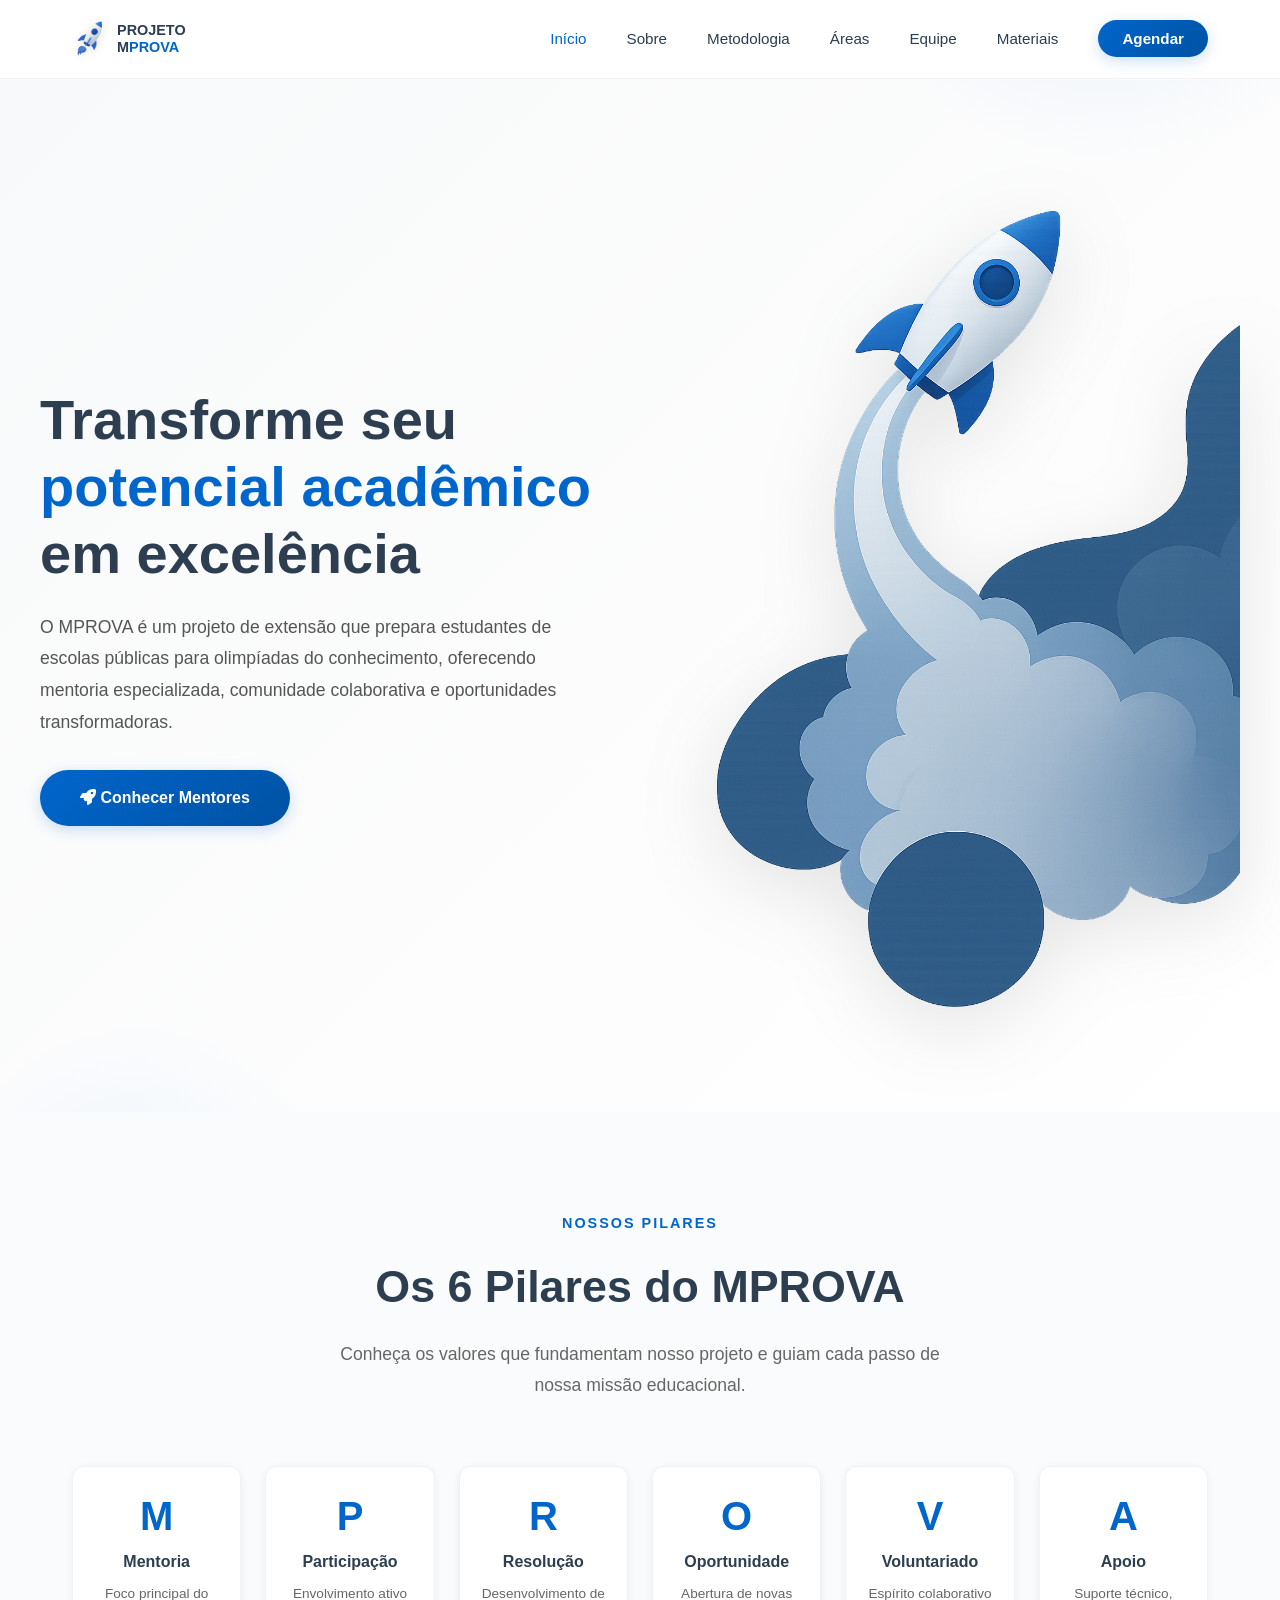
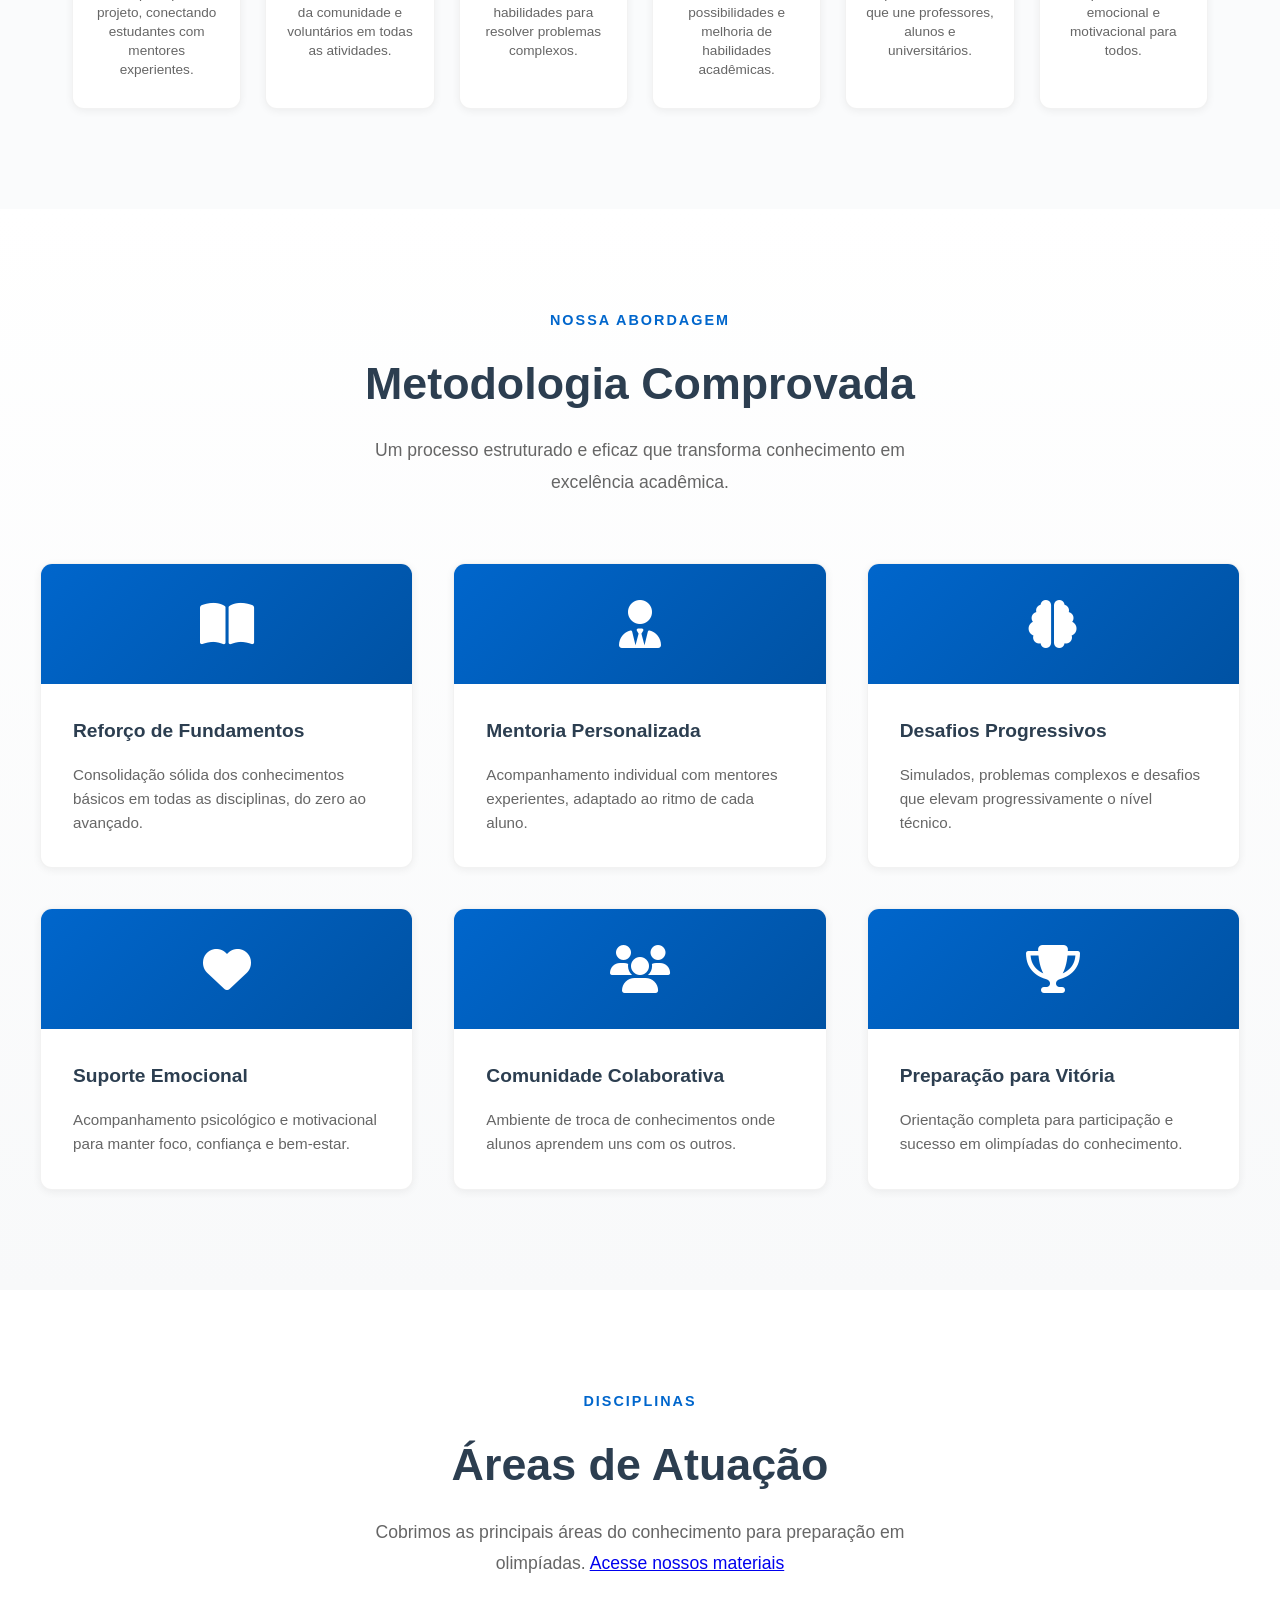
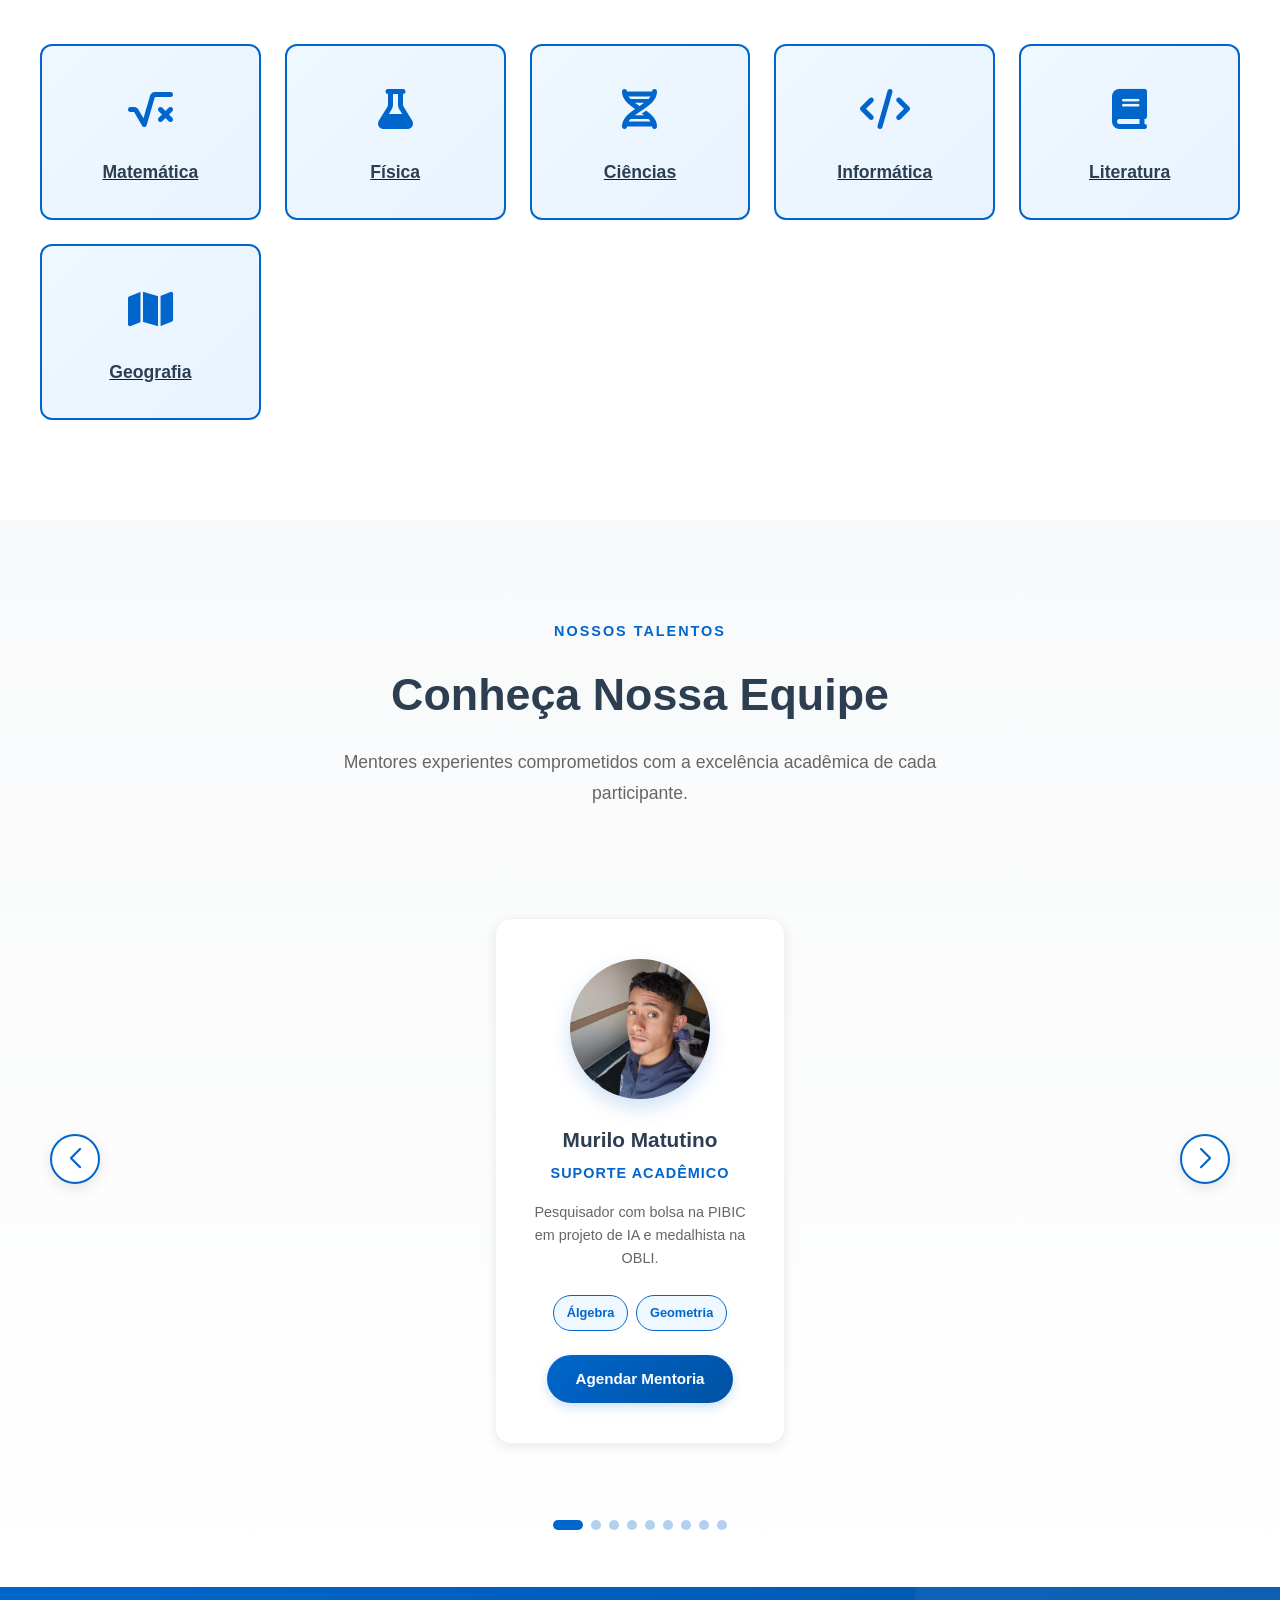
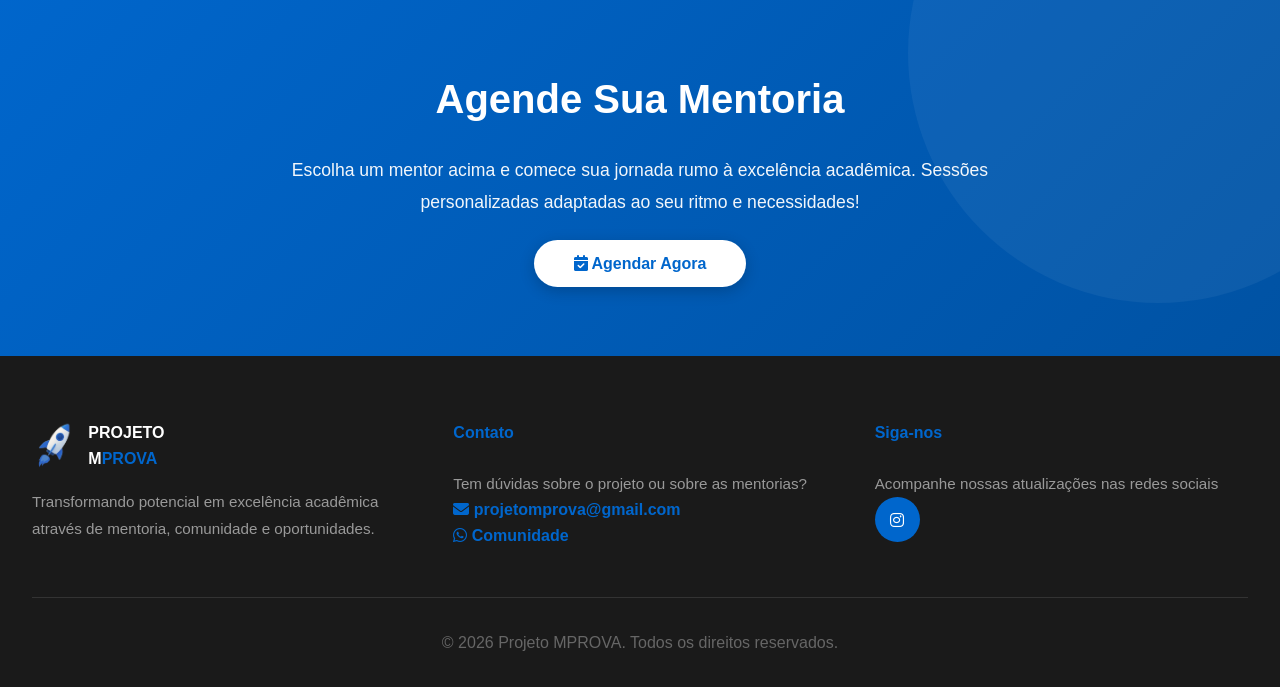
==== commit 0cc57b47: "Add multiple CSS files and update links" ====
--- a/index.html
+++ b/index.html
@@ -16,7 +16,10 @@
   <link rel="shortcut icon" href="assets/images/logo_foguete.png" type="image/png">
   
   <!-- importando css -->
-   <link rel="stylesheet" href="assets/style.css">
+  <link rel="stylesheet" href="assets/style.css">
+  <link rel="stylesheet" href="assets/navbar.css">
+  <link rel="stylesheet" href="assets/home.css">
+  <link rel="stylesheet" href="assets/footer.css">
 </head>
 
 <body>
@@ -36,8 +39,8 @@
           <li><a href="#sobre">Sobre</a></li>
           <li><a href="#metodologia">Metodologia</a></li>
           <li><a href="#areas">Áreas</a></li>
-          <li><a href="#provas">Provas</a></li>
           <li><a href="#equipe">Equipe</a></li>
+          <li><a href="materials.html">Materiais</a></li>
           <li><a href="#agendar" class="btn-cta">Agendar</a></li>
         </ul>
       </nav>
@@ -187,70 +190,51 @@
       <div class="section-header">
         <div class="section-label">Disciplinas</div>
         <h2 class="section-title">Áreas de Atuação</h2>
-        <p class="section-subtitle">Cobrimos as principais áreas do conhecimento para preparação em olimpíadas.</p>
+        <p class="section-subtitle">Cobrimos as principais áreas do conhecimento para preparação em olimpíadas. <a id="link-materials" href="materials.html">Acesse nossos materiais</a></p>
       </div>
 
       <div class="areas-grid">
-        <div class="area-card">
-          <div class="area-icon"><i class="fas fa-square-root-alt"></i></div>
-          <h4>Matemática</h4>
-          <p>Clique para ver nossos materiais</p>
-          <div class="material-list">
-            <span>OBMEP</span>
-            <span>Canguru</span>
-            <span>Espaço para novas provas</span>
-          </div>
-        </div>
-
-        <div class="area-card">
-          <div class="area-icon"><i class="fas fa-flask"></i></div>
-          <h4>Física</h4>
-          <p>Clique para ver nossos materiais</p>
-          <div class="material-list">
-            <span>OBF</span>
-            <span>OBA</span>
-            <span>Espaço para novas provas</span>
-          </div>
-        </div>
-
-        <div class="area-card">
-          <div class="area-icon"><i class="fas fa-dna"></i></div>
-          <h4>Ciências</h4>
-          <p>Clique para ver nossos materiais</p>
-          <div class="material-list">
-            <span>ONC</span>
-            <span>Espaço para novas provas</span>
-          </div>
-        </div>
-
-        <div class="area-card">
-          <div class="area-icon"><i class="fas fa-code"></i></div>
-          <h4>Informática</h4>
-          <p>Clique para ver nossos materiais</p>
-          <div class="material-list">
-            <span>OBI</span>
-            <span>Espaço para novas provas</span>
-          </div>
-        </div>
-
-        <div class="area-card">
-          <div class="area-icon"><i class="fas fa-book"></i></div>
-          <h4>Literatura</h4>
-          <p>Clique para ver nossos materiais</p>
-          <div class="material-list">
-            <span>OBL</span>
-            <span>Espaço para novas provas</span>
-          </div>
-        </div>
-
-        <div class="area-card">
-          <div class="area-icon"><i class="fas fa-map"></i></div>
-          <h4>Geografia</h4>
-          <p>Clique para ver nossos materiais</p>
-          <div class="material-list">
-            <span>Espaço para novas provas</span>
-          </div>
-        </div>
+        <a href="materials.html#math" class="link-area">
+          <div class="area-card">
+            <div class="area-icon"><i class="fas fa-square-root-alt"></i></div>
+              <h4>Matemática</h4>
+          </div>
+        </a>
+        
+        <a href="materials.html#physics" class="link-area">
+          <div class="area-card">
+            <div class="area-icon"><i class="fas fa-flask"></i></div>
+            <h4>Física</h4>
+          </div>
+        </a>
+
+        <a href="materials.html#science" class="link-area">
+          <div class="area-card">
+            <div class="area-icon"><i class="fas fa-dna"></i></div>
+            <h4>Ciências</h4>
+          </div>
+        </a>
+
+        <a href="materials.html#it" class="link-area">
+          <div class="area-card">
+            <div class="area-icon"><i class="fas fa-code"></i></div>
+            <h4>Informática</h4>
+          </div>
+        </a>
+
+        <a href="materials.html#literature" class="link-area">
+          <div class="area-card">
+            <div class="area-icon"><i class="fas fa-book"></i></div>
+            <h4>Literatura</h4>
+          </div>
+        </a>
+
+        <a href="materials.html#geograph" class="link-area">
+          <div class="area-card">
+            <div class="area-icon"><i class="fas fa-map"></i></div>
+            <h4>Geografia</h4>
+          </div>
+        </a>
       </div>
     </div>
   </section>
@@ -491,15 +475,5 @@
   <script src="https://cdn.jsdelivr.net/npm/swiper@10/swiper-bundle.min.js"></script>
   <script src="assets/script.js"></script>
 
-
-<script>
-function trocarDisciplina(botao){
-  document.querySelectorAll('.disciplina').forEach(function(item){
-    item.classList.remove('active');
-  });
-  botao.classList.add('active');
-}
-</script>
 </body>
-
 </html>
--- a/assets/style.css
+++ b/assets/style.css
@@ -998,3 +998,31 @@
         width: 100%;
     }
   }
+
+
+.material-list{
+    margin-top:1rem;
+    display:flex;
+    flex-direction:column;
+    gap:.6rem;
+}
+
+.material-list span{
+    background:#ffffff;
+    border:1px solid #0066cc;
+    color:#0066cc;
+    padding:8px 12px;
+    border-radius:30px;
+    font-size:.85rem;
+    font-weight:600;
+}
+
+.area-card p{
+    margin-top:.8rem;
+    margin-bottom:1rem;
+    font-size:.9rem;
+}
+
+.area-card:hover .material-list span{
+    background:white;
+}
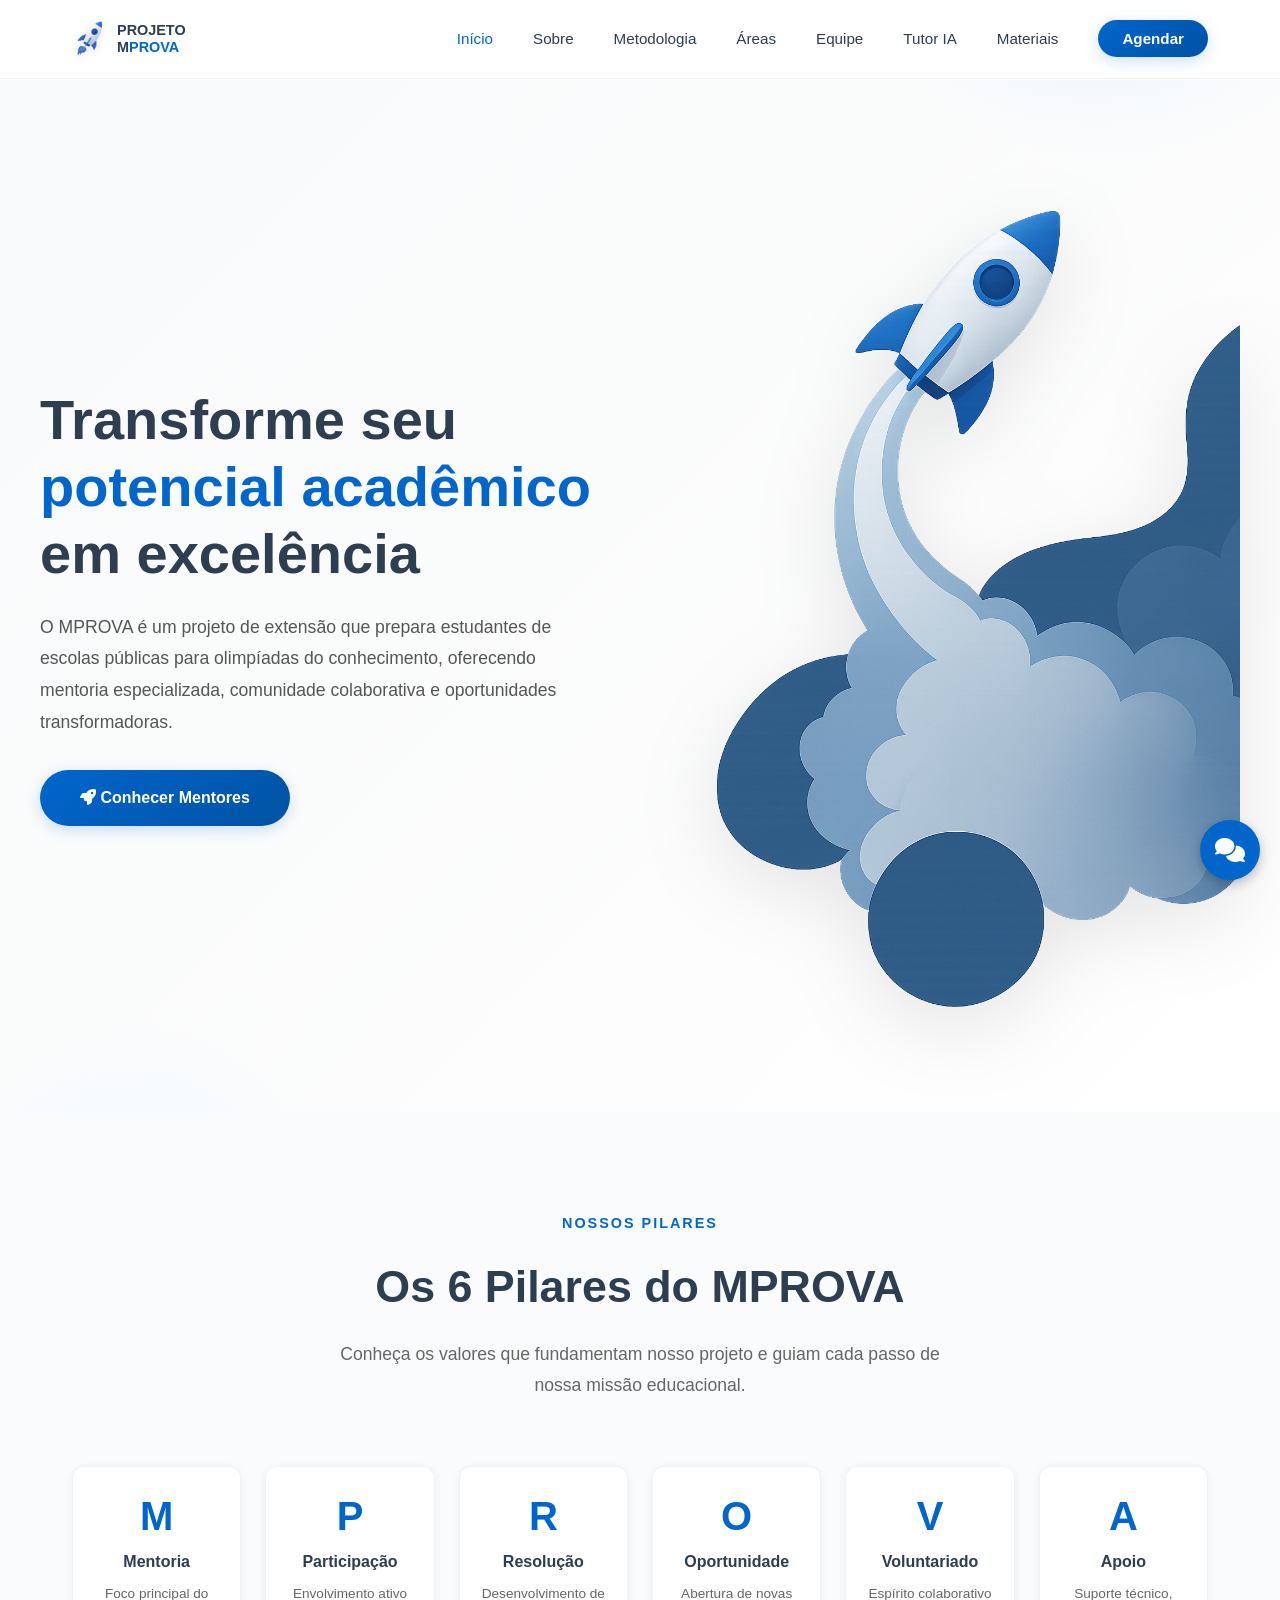
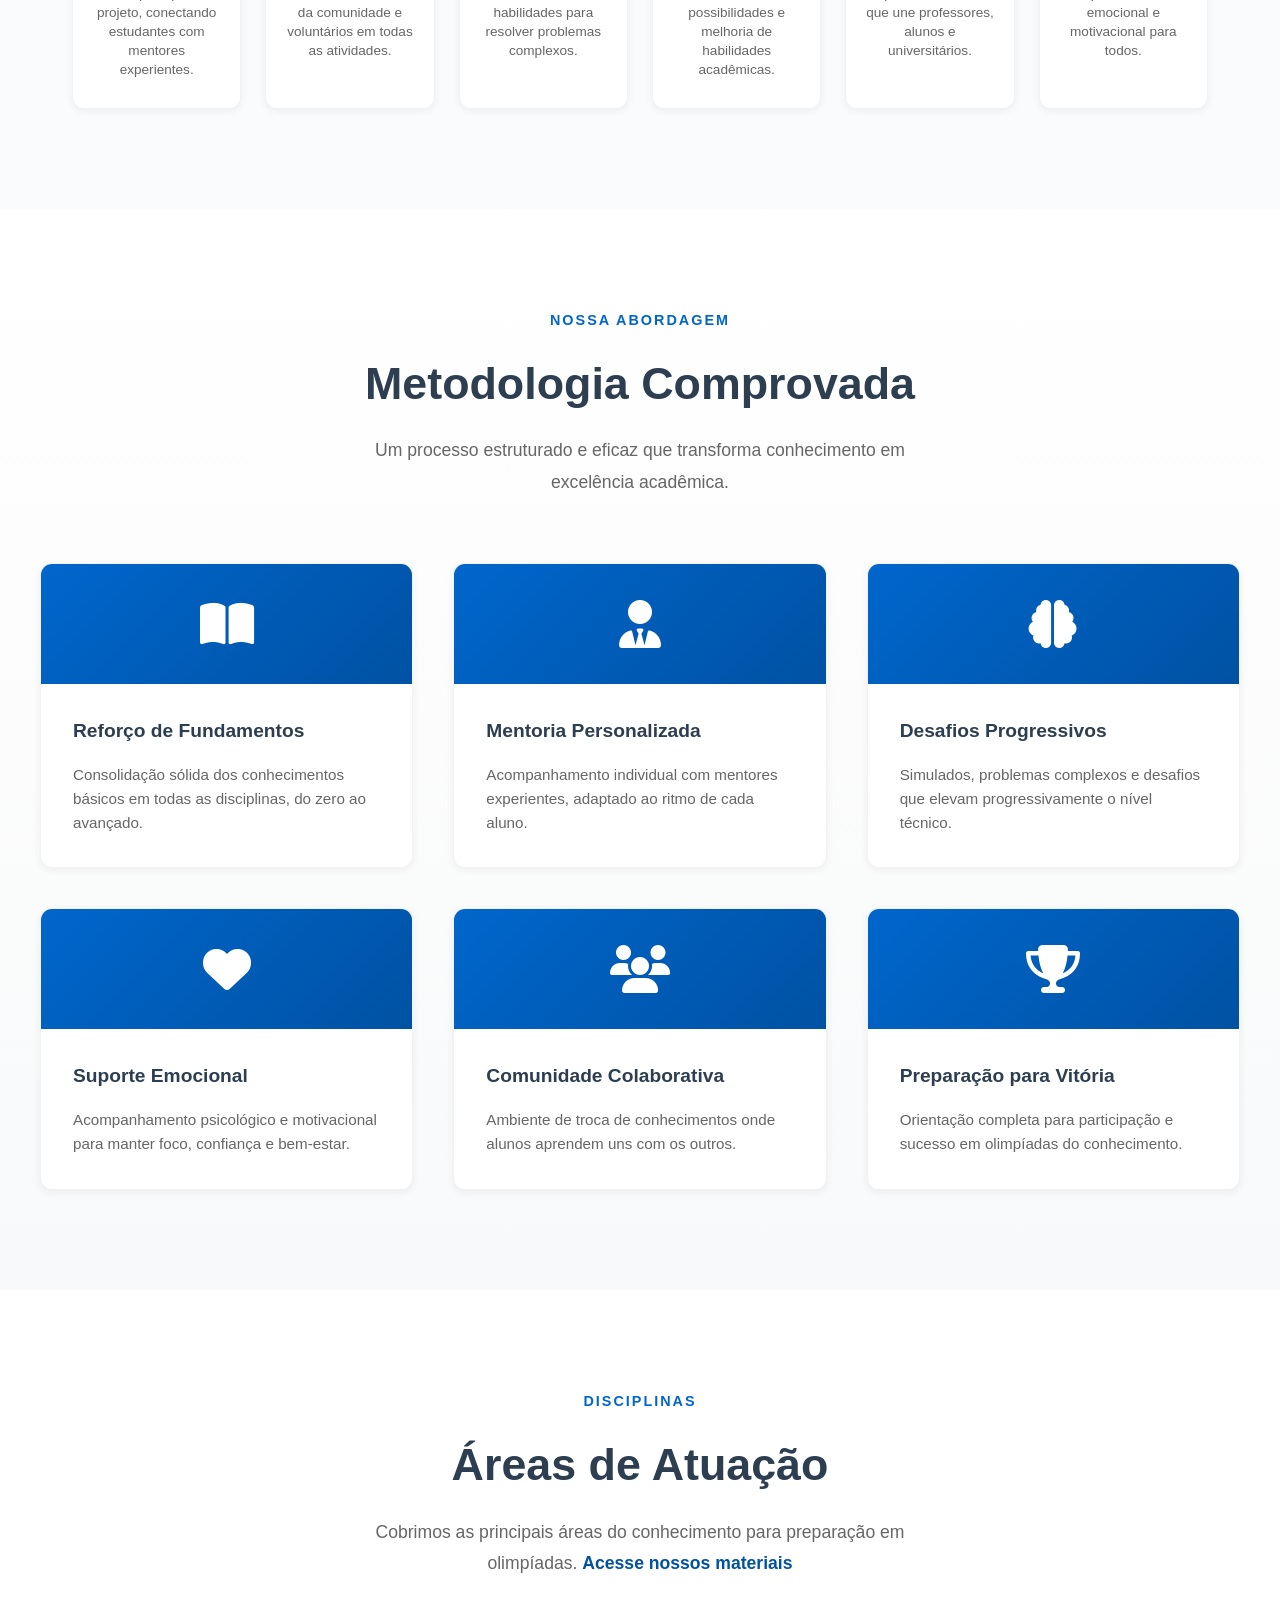
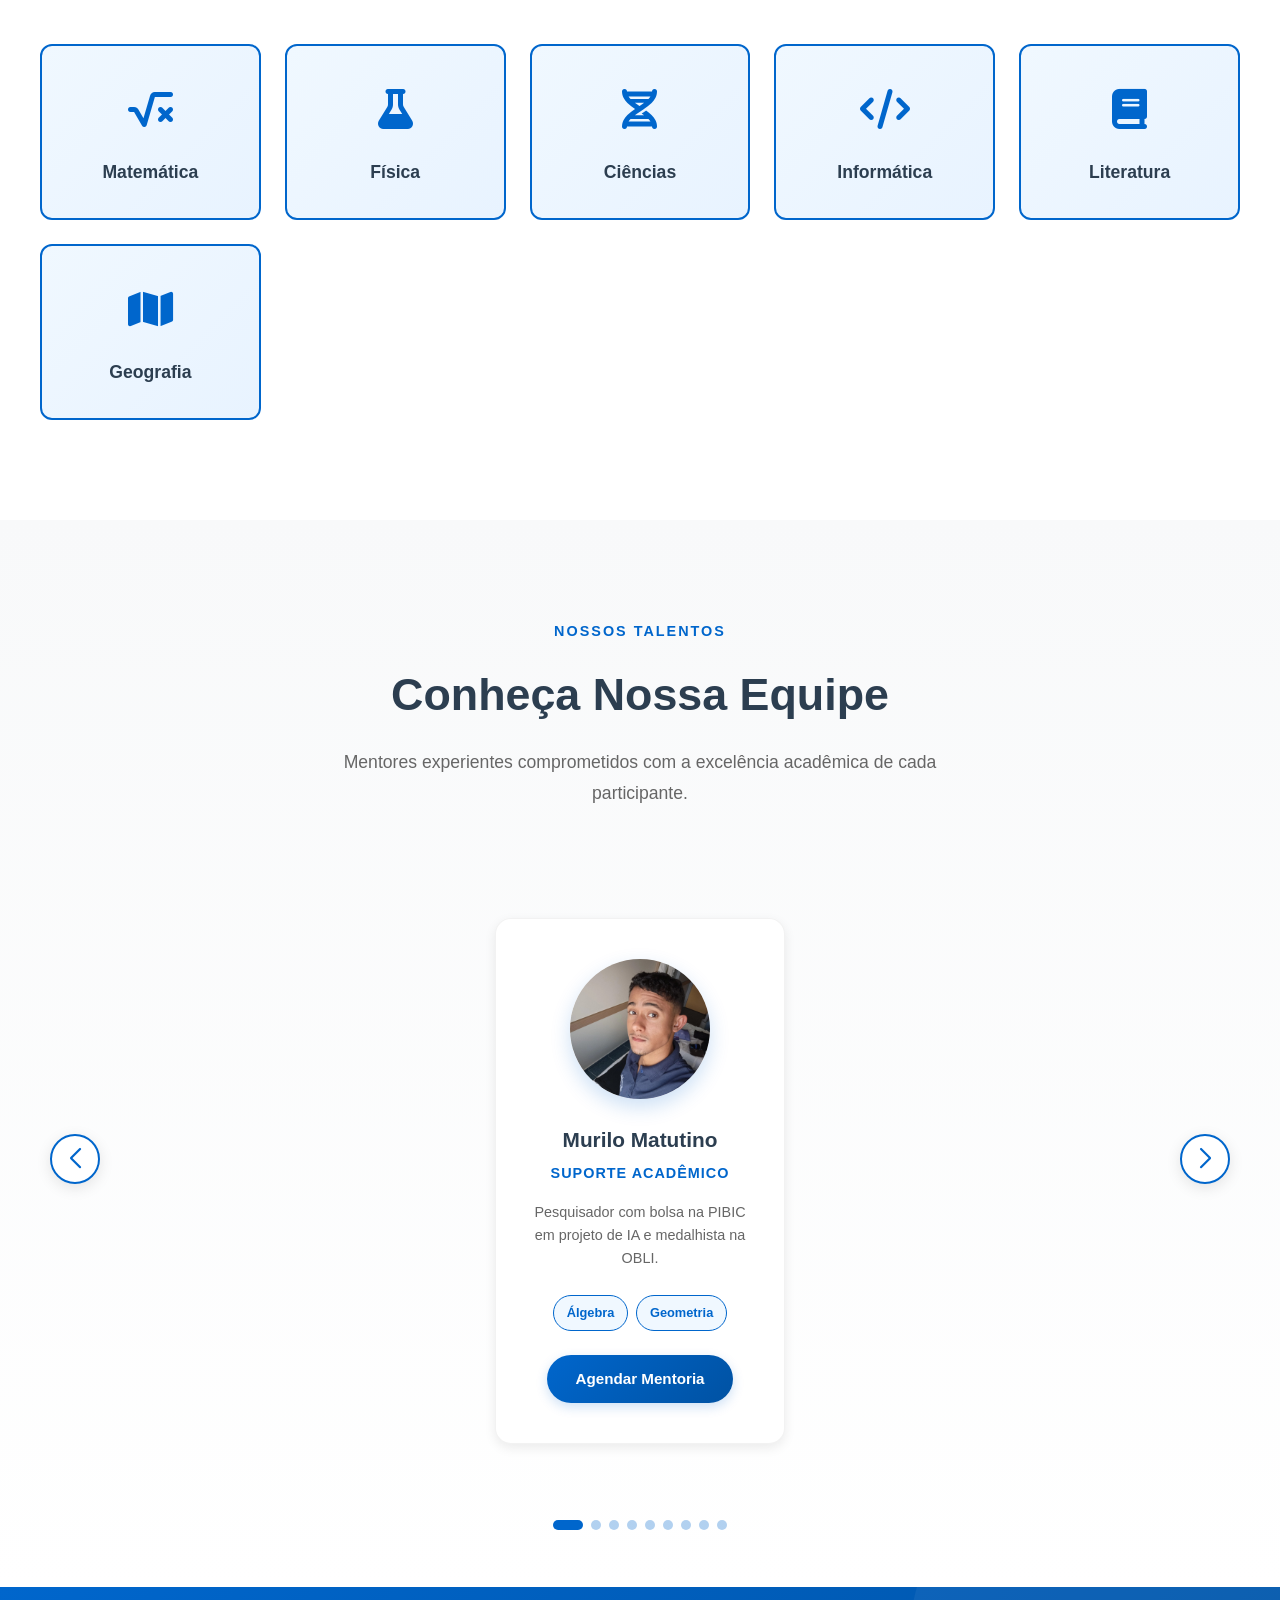
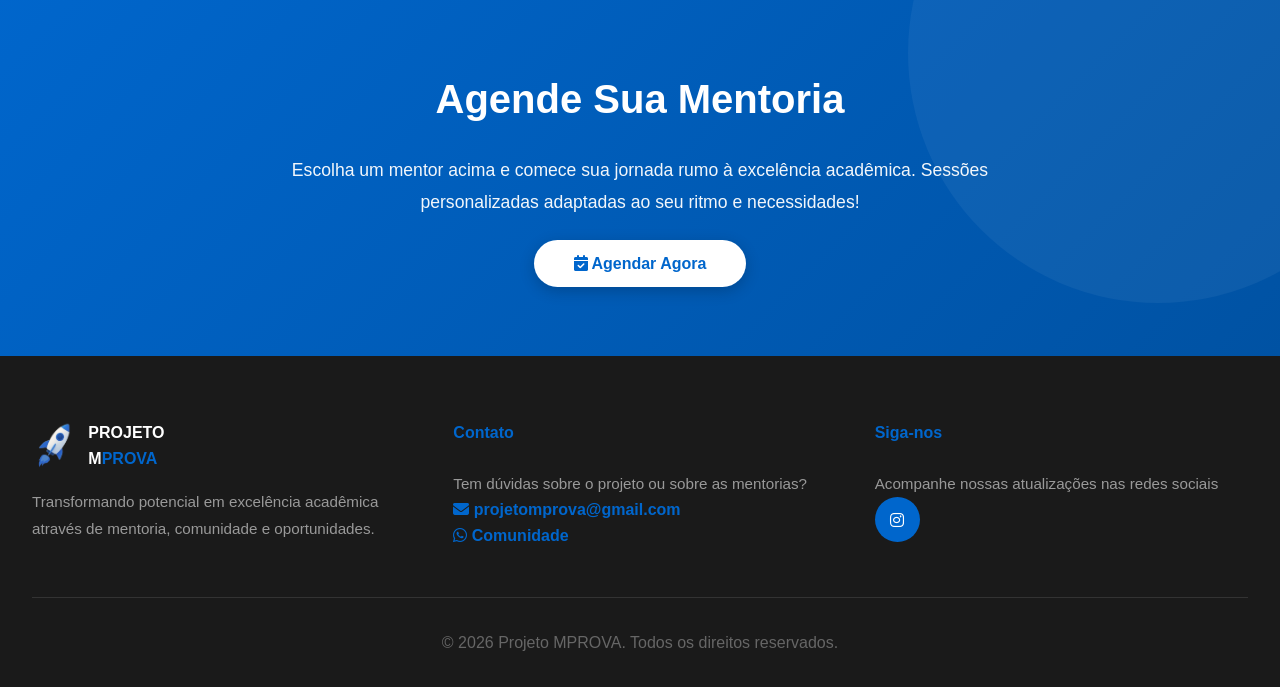
==== commit 68e0710c: "Update index.html" ====
--- a/index.html
+++ b/index.html
@@ -40,6 +40,7 @@
           <li><a href="#metodologia">Metodologia</a></li>
           <li><a href="#areas">Áreas</a></li>
           <li><a href="#equipe">Equipe</a></li>
+          <li><a href="#ai-chat-widget" onclick="document.getElementById('ai-chat-window').style.display = 'flex'">Tutor IA</a></li>
           <li><a href="materials.html">Materiais</a></li>
           <li><a href="#agendar" class="btn-cta">Agendar</a></li>
         </ul>
@@ -474,6 +475,65 @@
   <!-- importando JS -->
   <script src="https://cdn.jsdelivr.net/npm/swiper@10/swiper-bundle.min.js"></script>
   <script src="assets/script.js"></script>
-
+<!-- ========================================== -->
+<!-- INTERFACE DA IA DE APOIO (TUTOR VIRTUAL)  -->
+<!-- ========================================== -->
+<div id="ai-chat-widget" style="position: fixed; bottom: 20px; right: 20px; z-index: 9999;">
+    
+    <!-- Botão Flutuante (Círculo Azul) para Abrir o Chat -->
+    <button id="ai-chat-btn" style="background: #0066cc; color: white; border: none; width: 60px; height: 60px; border-radius: 50%; box-shadow: 0 4px 12px rgba(0,0,0,0.25); cursor: pointer; font-size: 24px; display: flex; align-items: center; justify-content: center; transition: transform 0.2s;">
+        <i class="fas fa-comments"></i>
+    </button>
+
+    <!-- Janela do Chat (Inicia Oculta) -->
+    <div id="ai-chat-window" style="display: none; position: fixed; bottom: 90px; right: 20px; width: 360px; height: 480px; background: white; border-radius: 16px; box-shadow: 0 8px 30px rgba(0,0,0,0.15); flex-direction: column; overflow: hidden; font-family: sans-serif;">
+        
+        <!-- Cabeçalho do Chat -->
+        <div style="background: #0066cc; color: white; padding: 16px; font-weight: bold; display: flex; justify-content: space-between; align-items: center;">
+            <div style="display: flex; align-items: center; gap: 8px;">
+                <i class="fas fa-robot"></i> 
+                <span>Tutor Virtual MPROVA</span>
+            </div>
+            <button id="ai-close-btn" style="background: none; border: none; color: white; cursor: pointer; font-size: 20px; line-height: 1;">&times;</button>
+        </div>
+        
+        <!-- Corpo do Chat (Onde ficam as mensagens) -->
+        <div style="flex: 1; padding: 16px; overflow-y: auto; background: #f8f9fa; font-size: 14px; display: flex; flex-direction: column; gap: 10px;">
+            <div style="background: #e9ecef; color: #333; padding: 12px; border-radius: 12px; border-top-left-radius: 2px; max-width: 85%; align-self: flex-start; line-height: 1.4;">
+                Olá! Sou o assistente de IA do MPROVA. Como posso te ajudar com as questões e conteúdos hoje?
+            </div>
+        </div>
+        
+        <!-- Campo de Texto para Enviar Mensagem -->
+        <div style="padding: 12px; border-top: 1px solid #eee; display: flex; background: white; gap: 8px;">
+            <input type="text" placeholder="Digite sua dúvida aqui..." style="flex: 1; padding: 10px; border: 1px solid #ced4da; border-radius: 8px; outline: none; font-size: 14px;">
+            <button style="background: #0066cc; color: white; border: none; width: 40px; height: 40px; border-radius: 8px; cursor: pointer; display: flex; align-items: center; justify-content: center;">
+                <i class="fas fa-paper-plane"></i>
+            </button>
+        </div>
+    </div>
+</div>
+
+<script>
+    // Seleção dos elementos do HTML
+    const chatBtn = document.getElementById('ai-chat-btn');
+    const chatWindow = document.getElementById('ai-chat-window');
+    const closeBtn = document.getElementById('ai-close-btn');
+
+    // Abre e fecha ao clicar no botão circular flutuante
+    chatBtn.addEventListener('click', () => {
+        if (chatWindow.style.display === 'none' || chatWindow.style.display === '') {
+            chatWindow.style.display = 'flex';
+        } else {
+            chatWindow.style.display = 'none';
+        }
+    });
+
+    // Fecha a janela ao clicar no "X" do topo
+    closeBtn.addEventListener('click', () => {
+        chatWindow.style.display = 'none';
+    });
+</script>
+<!-- ========================================== -->
 </body>
 </html>
--- a/assets/style.css
+++ b/assets/style.css
@@ -1,3 +1,7 @@
+
+:root {
+    --light-blue: #0066cc;
+}
 
 * {
     margin: 0;
@@ -16,190 +20,8 @@
     line-height: 1.6;
 }
 
-.rounded{
+.rounded {
     border-radius: 50%;
-}
-
-/* HEADER / NAVBAR */
-header {
-    position: fixed;
-    top: 0;
-    width: 100%;
-    background: rgba(255, 255, 255, 0.98);
-    backdrop-filter: blur(10px);
-    z-index: 1000;
-    border-bottom: 1px solid rgba(0, 0, 0, 0.05);
-    padding: 1.2rem 0;
-}
-
-.navbar-container {
-    max-width: 1200px;
-    margin: 0 auto;
-    padding: 0 2rem;
-    display: flex;
-    justify-content: space-between;
-    align-items: center;
-}
-
-.logo {
-    display: flex;
-    align-items: center;
-    gap: 12px;
-    text-decoration: none;
-    font-weight: 700;
-    font-size: 1.1rem;
-    color: #2c3e50;
-}
-
-.logo img {
-    height: 40px;
-    width: auto;
-    filter: drop-shadow(0 2px 4px rgba(0, 0, 0, 0.1));
-}
-
-.logo-text {
-    line-height: 1.2;
-    font-size: 0.9rem;
-}
-
-.logo-text strong {
-    color: #2c3e50;
-}
-
-.logo-blue {
-    color: #0066cc;
-    font-weight: 800;
-}
-
-nav ul {
-    display: flex;
-    list-style: none;
-    gap: 2.5rem;
-    align-items: center;
-}
-
-nav a {
-    text-decoration: none;
-    color: #2c3e50;
-    font-weight: 500;
-    font-size: 0.95rem;
-    position: relative;
-    transition: color 0.3s ease;
-}
-
-nav a::after {
-    content: '';
-    position: absolute;
-    bottom: -5px;
-    left: 0;
-    width: 0;
-    height: 2px;
-    background: #0066cc;
-    transition: width 0.3s ease;
-}
-
-nav a:hover {
-    color: #0066cc;
-}
-
-nav a:hover::after {
-    width: 100%;
-}
-
-.btn-cta {
-    background: linear-gradient(135deg, #0066cc 0%, #0052a3 100%);
-    color: white !important;
-    padding: 10px 24px;
-    border-radius: 50px;
-    font-weight: 600;
-    transition: all 0.3s ease;
-    box-shadow: 0 4px 15px rgba(0, 102, 204, 0.2);
-}
-
-.btn-cta:hover {
-    transform: translateY(-2px);
-    box-shadow: 0 6px 20px rgba(0, 102, 204, 0.3);
-}
-
-.btn-cta::after {
-    display: none !important;
-}
-
-.hamburger {
-    display: none;
-    flex-direction: column;
-    cursor: pointer;
-}
-
-.hamburger span {
-    width: 25px;
-    height: 3px;
-    background: #2c3e50;
-    margin: 5px 0;
-    transition: 0.3s;
-    border-radius: 2px;
-}
-
-/* HERO SECTION */
-.hero {
-    margin-top: 80px;
-    padding: 100px 2rem 80px;
-    background: linear-gradient(135deg, #f8f9fa 0%, #ffffff 100%);
-    position: relative;
-    overflow: hidden;
-}
-
-.hero::before {
-    content: '';
-    position: absolute;
-    top: -50%;
-    right: -10%;
-    width: 600px;
-    height: 600px;
-    background: radial-gradient(circle, rgba(0, 102, 204, 0.1) 0%, transparent 70%);
-    border-radius: 50%;
-}
-
-.hero::after {
-    content: '';
-    position: absolute;
-    bottom: -30%;
-    left: -5%;
-    width: 400px;
-    height: 400px;
-    background: radial-gradient(circle, rgba(77, 163, 255, 0.08) 0%, transparent 70%);
-    border-radius: 50%;
-}
-
-.hero-container {
-    max-width: 1200px;
-    margin: 0 auto;
-    display: grid;
-    grid-template-columns: 1fr 1fr;
-    gap: 4rem;
-    align-items: center;
-    position: relative;
-    z-index: 1;
-}
-
-.hero-content h1 {
-    font-size: 3.5rem;
-    font-weight: 800;
-    line-height: 1.2;
-    margin-bottom: 1.5rem;
-    color: #2c3e50;
-}
-
-.hero-content h1 span {
-    color: #0066cc;
-    display: block;
-}
-
-.hero-content p {
-    font-size: 1.1rem;
-    color: #555;
-    line-height: 1.8;
-    margin-bottom: 2rem;
 }
 
 .btn-primary {
@@ -222,30 +44,23 @@
     box-shadow: 0 8px 25px rgba(0, 102, 204, 0.3);
 }
 
-.hero-image {
-    position: relative;
-    display: flex;
-    justify-content: center;
-    align-items: center;
+.btn-secondary {
+    background: white;
+    color: #0066cc;
+    padding: 15px 40px;
+    border-radius: 50px;
+    text-decoration: none;
+    font-weight: 700;
+    transition: all 0.3s ease;
+    border: none;
+    cursor: pointer;
+    font-size: 1rem;
+    box-shadow: 0 4px 15px rgba(0, 0, 0, 0.2);
 }
 
-.hero-image img {
-    max-width: 100%;
-    height: auto;
-    animation: float 3s ease-in-out infinite;
-    filter: drop-shadow(0 20px 40px rgba(0, 0, 0, 0.1));
-}
-
-@keyframes float {
-    0%, 100% { transform: translateY(0px); }
-    50% { transform: translateY(-20px); }
-}
-
-/* ABOUT SECTION */
-.about {
-    padding: 100px 2rem;
-    max-width: 1200px;
-    margin: 0 auto;
+.btn-secondary:hover {
+    transform: translateY(-3px);
+    box-shadow: 0 8px 25px rgba(0, 0, 0, 0.3);
 }
 
 .section-header {
@@ -276,753 +91,6 @@
     margin: 0 auto;
     line-height: 1.8;
 }
-
-.pillars-grid {
-    display: grid;
-    grid-template-columns: repeat(auto-fit, minmax(140px, 1fr));
-    gap: 1.5rem;
-    margin-top: 3rem;
-}
-
-.pillar-card {
-    background: white;
-    padding: 1.8rem 1.2rem;
-    border-radius: 12px;
-    text-align: center;
-    box-shadow: 0 2px 8px rgba(0, 0, 0, 0.06);
-    transition: all 0.3s ease;
-    border: 1px solid rgba(0, 0, 0, 0.05);
-}
-
-.pillar-card:hover {
-    transform: translateY(-5px);
-    box-shadow: 0 8px 20px rgba(0, 102, 204, 0.1);
-}
-
-.pillar-letter {
-    font-size: 2.5rem;
-    font-weight: 800;
-    color: #0066cc;
-    margin-bottom: 0.8rem;
-    line-height: 1;
-}
-
-.pillar-card h3 {
-    font-size: 1rem;
-    font-weight: 700;
-    color: #2c3e50;
-    margin-bottom: 0.6rem;
-    white-space: nowrap;
-}
-
-.pillar-card p {
-    color: #666;
-    font-size: 0.85rem;
-    line-height: 1.4;
-}
-
-/* METODOLOGIA SECTION */
-.metodologia {
-    padding: 100px 2rem;
-    background: linear-gradient(180deg, #ffffff 0%, #f8f9fa 100%);
-}
-
-.metodologia-container {
-    max-width: 1200px;
-    margin: 0 auto;
-}
-
-.methodology-cards {
-    display: grid;
-    grid-template-columns: repeat(auto-fit, minmax(280px, 1fr));
-    gap: 2.5rem;
-    margin-top: 3rem;
-}
-
-.method-card {
-    background: white;
-    border-radius: 12px;
-    overflow: hidden;
-    box-shadow: 0 2px 8px rgba(0, 0, 0, 0.06);
-    transition: all 0.3s ease;
-    border: 1px solid rgba(0, 0, 0, 0.05);
-}
-
-.method-card:hover {
-    transform: translateY(-10px);
-    box-shadow: 0 15px 40px rgba(0, 102, 204, 0.12);
-}
-
-.method-card-icon {
-    height: 120px;
-    background: linear-gradient(135deg, #0066cc 0%, #0052a3 100%);
-    display: flex;
-    align-items: center;
-    justify-content: center;
-    font-size: 3rem;
-    color: white;
-}
-
-.method-card-content {
-    padding: 2rem;
-}
-
-.method-card h3 {
-    font-size: 1.2rem;
-    font-weight: 700;
-    color: #2c3e50;
-    margin-bottom: 1rem;
-}
-
-.method-card p {
-    color: #666;
-    font-size: 0.95rem;
-    line-height: 1.6;
-}
-
-/* AREAS SECTION */
-.areas {
-    padding: 100px 2rem;
-    background: white;
-}
-
-.areas-container {
-    max-width: 1200px;
-    margin: 0 auto;
-}
-
-.areas-grid {
-    display: grid;
-    grid-template-columns: repeat(auto-fit, minmax(200px, 1fr));
-    gap: 1.5rem;
-    margin-top: 3rem;
-}
-
-.area-card {
-    background: linear-gradient(135deg, #f0f8ff 0%, #e8f3ff 100%);
-    padding: 2rem;
-    border-radius: 12px;
-    text-align: center;
-    border: 2px solid #0066cc;
-    transition: all 0.3s ease;
-    cursor: pointer;
-}
-
-.area-card:hover {
-    transform: scale(1.05);
-    background: linear-gradient(135deg, #0066cc 0%, #0052a3 100%);
-    color: white;
-}
-
-.area-card:hover .area-icon {
-    color: white;
-    transform: scale(1.2);
-}
-
-.area-icon {
-    font-size: 2.5rem;
-    color: #0066cc;
-    margin-bottom: 1rem;
-    transition: all 0.3s ease;
-}
-
-.area-card h4 {
-    font-size: 1.1rem;
-    font-weight: 700;
-    color: #2c3e50;
-}
-
-.area-card:hover h4 {
-    color: white;
-}
-
-/* TEAM CAROUSEL SECTION */
-.team-section {
-    padding: 100px 2rem;
-    background: linear-gradient(180deg, #f8f9fa 0%, #ffffff 100%);
-}
-
-.team-container {
-    max-width: 1200px;
-    margin: 0 auto;
-}
-
-.team-carousel-wrapper {
-    margin-top: 4rem;
-    position: relative;
-    display: flex;
-    justify-content: center;
-    align-items: center;
-}
-
-.swiper-container {
-    width: 100%;
-    max-width: 430px;
-    padding: 2rem 70px;
-    margin: 0 auto;
-    overflow: hidden;
-}
-
-.swiper-wrapper {
-    display: flex;
-    width: 100%;
-    /*overflow: hidden;*/
-}
-
-.swiper-slide {
-    width: 100% !important;
-    height: auto !important;
-    display: flex;
-    justify-content: center;
-    align-items: center;
-    flex-shrink: 0 !important;
-}
-
-.team-slide {
-    width: 100%;
-    display: flex;
-    flex-direction: column;
-    align-items: center;
-    text-align: center;
-    padding: 0;
-    height: auto;
-}
-
-.team-member-card {
-    background: white;
-    border-radius: 16px;
-    padding: 2.5rem 2rem;
-    box-shadow: 0 4px 12px rgba(0, 0, 0, 0.08);
-    border: 1px solid rgba(0, 0, 0, 0.05);
-    width: 100%;
-    max-width: 380px;
-}
-
-.team-avatar {
-    width: 140px;
-    height: 140px;
-    border-radius: 50%;
-    margin: 0 auto 1.5rem;
-    background: linear-gradient(135deg, #0066cc 0%, #0052a3 100%);
-    display: flex;
-    align-items: center;
-    justify-content: center;
-    font-size: 4rem;
-    color: white;
-    box-shadow: 0 8px 20px rgba(0, 102, 204, 0.2);
-    border: 3px solid white;
-    flex-shrink: 0;
-}
-
-.team-member-name {
-    font-size: 1.3rem;
-    font-weight: 800;
-    color: #2c3e50;
-    margin-bottom: 0.4rem;
-}
-
-.team-member-role {
-    color: #0066cc;
-    font-weight: 700;
-    font-size: 0.9rem;
-    margin-bottom: 1rem;
-    text-transform: uppercase;
-    letter-spacing: 1px;
-}
-
-.team-member-bio {
-    color: #666;
-    font-size: 0.9rem;
-    line-height: 1.6;
-    margin-bottom: 1.5rem;
-    min-height: 70px;
-}
-
-.team-member-expertise {
-    display: flex;
-    flex-wrap: wrap;
-    gap: 0.5rem;
-    justify-content: center;
-    margin-bottom: 1.5rem;
-}
-
-.expertise-tag {
-    background: #f0f8ff;
-    color: #0066cc;
-    padding: 0.4rem 0.8rem;
-    border-radius: 20px;
-    font-size: 0.8rem;
-    font-weight: 600;
-    border: 1px solid #0066cc;
-    white-space: nowrap;
-}
-
-.btn-schedule {
-    display: inline-block;
-    background: linear-gradient(135deg, #0066cc 0%, #0052a3 100%);
-    color: white;
-    padding: 12px 28px;
-    border-radius: 50px;
-    text-decoration: none;
-    font-weight: 600;
-    transition: all 0.3s ease;
-    border: none;
-    cursor: pointer;
-    font-size: 0.95rem;
-    box-shadow: 0 4px 12px rgba(0, 102, 204, 0.2);
-}
-
-.btn-schedule:hover {
-    transform: translateY(-2px);
-    box-shadow: 0 6px 16px rgba(0, 102, 204, 0.3);
-}
-
-/* Swiper Navigation */
-.swiper-button-next,
-.swiper-button-prev {
-    width: 50px;
-    height: 50px;
-    background: white;
-    border-radius: 50%;
-    box-shadow: 0 4px 15px rgba(0, 0, 0, 0.1);
-    transition: all 0.3s ease;
-    border: 2px solid #0066cc;
-    color: #0066cc;
-    top: 50%;
-    transform: translateY(-50%);
-    z-index: 10;
-    position: absolute;
-}
-
-.swiper-button-next:hover,
-.swiper-button-prev:hover {
-    background: #0066cc;
-    color: white;
-    transform: translateY(-50%) scale(1.1);
-}
-
-.swiper-button-next::after,
-.swiper-button-prev::after {
-    font-size: 20px;
-    font-weight: 800;
-}
-
-.swiper-button-prev {
-    left: 10px;
-}
-
-.swiper-button-next {
-    right: 10px;
-}
-
-.swiper-pagination {
-    bottom: -50px !important;
-}
-
-.swiper-pagination-bullet {
-    background: #0066cc;
-    opacity: 0.3;
-    transition: all 0.3s ease;
-    width: 10px;
-    height: 10px;
-    margin: 0 5px;
-}
-
-.swiper-pagination-bullet-active {
-    background: #0066cc;
-    opacity: 1;
-    width: 30px;
-    border-radius: 10px;
-}
-
-/* CTA SECTION */
-.cta-section {
-    padding: 80px 2rem;
-    background: linear-gradient(135deg, #0066cc 0%, #0052a3 100%);
-    color: white;
-    text-align: center;
-    position: relative;
-    overflow: hidden;
-}
-
-.cta-section::before {
-    content: '';
-    position: absolute;
-    top: -50%;
-    right: -10%;
-    width: 500px;
-    height: 500px;
-    background: rgba(255, 255, 255, 0.05);
-    border-radius: 50%;
-}
-
-.cta-content {
-    max-width: 700px;
-    margin: 0 auto;
-    position: relative;
-    z-index: 1;
-}
-
-.cta-content h2 {
-    font-size: 2.5rem;
-    font-weight: 800;
-    margin-bottom: 1.5rem;
-}
-
-.cta-content p {
-    font-size: 1.1rem;
-    margin-bottom: 2rem;
-    opacity: 0.95;
-    line-height: 1.8;
-}
-
-.btn-secondary {
-    background: white;
-    color: #0066cc;
-    padding: 15px 40px;
-    border-radius: 50px;
-    text-decoration: none;
-    font-weight: 700;
-    transition: all 0.3s ease;
-    border: none;
-    cursor: pointer;
-    font-size: 1rem;
-    box-shadow: 0 4px 15px rgba(0, 0, 0, 0.2);
-}
-
-.btn-secondary:hover {
-    transform: translateY(-3px);
-    box-shadow: 0 8px 25px rgba(0, 0, 0, 0.3);
-}
-
-/* FOOTER */
-footer {
-    background: #1a1a1a;
-    color: white;
-    padding: 4rem 2rem 2rem;
-}
-
-footer-container {
-    max-width: 1200px;
-    margin: 0 auto;
-}
-
-.footer-grid {
-    display: grid;
-    grid-template-columns: repeat(auto-fit, minmax(250px, 1fr));
-    gap: 3rem;
-    margin-bottom: 3rem;
-}
-
-.footer-section h4 {
-    font-weight: 700;
-    margin-bottom: 1.5rem;
-    color: #0066cc;
-}
-
-.footer-section p {
-    color: #999;
-    line-height: 1.8;
-    font-size: 0.95rem;
-}
-
-.footer-logo-area {
-    display: flex;
-    align-items: center;
-    gap: 15px;
-    margin-bottom: 1rem;
-}
-
-.footer-logo-area img {
-    height: 50px;
-    width: auto;
-}
-
-.footer-contact-link {
-    color: #0066cc;
-    text-decoration: none;
-    font-weight: 600;
-    transition: all 0.3s ease;
-}
-
-.footer-contact-link:hover {
-    color: white;
-}
-
-.social-links {
-    display: flex;
-    gap: 1rem;
-}
-
-.social-links a {
-    width: 45px;
-    height: 45px;
-    border-radius: 50%;
-    background: #0066cc;
-    display: flex;
-    align-items: center;
-    justify-content: center;
-    color: white;
-    text-decoration: none;
-    transition: all 0.3s ease;
-}
-
-.social-links a:hover {
-    background: #4da3ff;
-    transform: translateY(-3px);
-}
-
-.footer-bottom {
-    border-top: 1px solid #333;
-    padding-top: 2rem;
-    text-align: center;
-    color: #666;
-}
-
-/* RESPONSIVE */
-@media (max-width: 768px) {
-    .hamburger {
-    display: flex;
-    }
-
-    .hero-image
-    {
-        display: none;
-    }
-
-    nav {
-    position: absolute;
-    top: 70px;
-    left: 0;
-    right: 0;
-    background: white;
-    border-bottom: 1px solid rgba(0, 0, 0, 0.1);
-    padding: 2rem;
-    display: none;
-    }
-
-    nav.active {
-    display: block;
-    }
-
-    nav ul {
-    flex-direction: column;
-    gap: 1rem;
-    }
-
-    .hero-container {
-    grid-template-columns: 1fr;
-    padding: 2rem;
-    }
-
-    .hero-content h1 {
-    font-size: 2.2rem;
-    }
-
-    .section-title {
-    font-size: 2rem;
-    }
-
-    .cta-content h2 {
-    font-size: 1.8rem;
-    }
-
-    .pillars-grid {
-    grid-template-columns: repeat(3, 1fr);
-    }
-
-    .methodology-cards,
-    .areas-grid {
-    grid-template-columns: 1fr;
-    }
-
-    .swiper-button-next,
-    .swiper-button-prev {
-    width: 40px;
-    height: 40px;
-    }
-
-    .team-member-card {
-    padding: 1.5rem 1.2rem;
-    }
-
-    .team-avatar {
-    width: 120px;
-    height: 120px;
-    font-size: 3rem;
-    }
-
-    .team-member-name {
-    font-size: 1.1rem;
-    }
-
-    .swiper-container {
-    max-width: 100%;
-    padding: 2rem 50px;
-    }
-}
-
-@media (max-width: 480px) {
-    .pillars-grid {
-    grid-template-columns: repeat(2, 1fr);
-    }
-
-    .pillar-card {
-    padding: 1.2rem 0.8rem;
-    }
-
-    .pillar-letter {
-    font-size: 1.8rem;
-    }
-
-    .pillar-card h3 {
-    font-size: 0.9rem;
-    }
-
-    .pillar-card p {
-    font-size: 0.75rem;
-    }
-
-    .swiper-button-next,
-    .swiper-button-prev {
-    width: 35px;
-    height: 35px;
-    }
-
-    .swiper-button-prev {
-    left: 0;
-    }
-
-    .swiper-button-next {
-    right: 0;
-    }
-
-    .swiper-container {
-    max-width: 100%;
-    padding: 2rem 40px;
-    }
-
-    .team-member-card {
-    max-width: 100%;
-    }
-}
-
-
-/* PROVAS */
-
-.provas {
-    padding: 100px 2rem;
-    background: linear-gradient(180deg, #ffffff 0%, #f8f9fa 100%);
-}
-
-.provas-container {
-    max-width: 1200px;
-    margin: 0 auto;
-}
-
-.disciplinas {
-    display: flex;
-    flex-wrap: wrap;
-    justify-content: center;
-    gap: 1rem;
-    margin-bottom: 3rem;
-}
-
-.disciplina {
-    border: 2px solid #0066cc;
-    background: white;
-    color: #0066cc;
-    padding: 12px 24px;
-    border-radius: 50px;
-    font-weight: 600;
-    cursor: pointer;
-    transition: 0.3s;
-}
-
-.disciplina:hover,
-.disciplina.active {
-    background: #0066cc;
-    color: white;
-}
-
-.provas-grid {
-    display: grid;
-    grid-template-columns: repeat(auto-fit, minmax(250px, 1fr));
-    gap: 2rem;
-}
-
-.prova-card {
-    background: white;
-    border-radius: 16px;
-    padding: 2rem;
-    text-align: center;
-    box-shadow: 0 4px 15px rgba(0,0,0,0.08);
-    transition: 0.3s;
-    border: 1px solid rgba(0,0,0,0.05);
-}
-
-.prova-card:hover {
-    transform: translateY(-8px);
-    box-shadow: 0 12px 30px rgba(0,102,204,0.15);
-}
-
-.prova-icon {
-    width: 80px;
-    height: 80px;
-    margin: auto;
-    margin-bottom: 1.5rem;
-    border-radius: 50%;
-    background: linear-gradient(135deg,#0066cc,#0052a3);
-    display: flex;
-    align-items: center;
-    justify-content: center;
-    color: white;
-    font-size: 2rem;
-}
-
-.prova-card h3 {
-    color: #2c3e50;
-    margin-bottom: 1rem;
-}
-
-.prova-card p {
-    color: #666;
-}
-
-@media (max-width: 768px) {
-    .disciplinas {
-        flex-direction: column;
-    }
-
-    .disciplina {
-        width: 100%;
-    }
-  }
-
-
-.material-list{
-    margin-top:1rem;
-    display:flex;
-    flex-direction:column;
-    gap:.6rem;
-}
-
-.material-list span{
-    background:#ffffff;
-    border:1px solid #0066cc;
-    color:#0066cc;
-    padding:8px 12px;
-    border-radius:30px;
-    font-size:.85rem;
-    font-weight:600;
-}
-
-.area-card p{
-    margin-top:.8rem;
-    margin-bottom:1rem;
-    font-size:.9rem;
-}
-
 .area-card:hover .material-list span{
     background:white;
 }
--- a/assets/navbar.css
+++ b/assets/navbar.css
@@ -0,0 +1,144 @@
+header {
+    position: fixed;
+    top: 0;
+    width: 100%;
+    background: rgba(255, 255, 255, 0.98);
+    backdrop-filter: blur(10px);
+    z-index: 1000;
+    border-bottom: 1px solid rgba(0, 0, 0, 0.05);
+    padding: 1.2rem 0;
+}
+
+.navbar-container {
+    max-width: 1200px;
+    margin: 0 auto;
+    padding: 0 2rem;
+    display: flex;
+    justify-content: space-between;
+    align-items: center;
+}
+
+.logo {
+    display: flex;
+    align-items: center;
+    gap: 12px;
+    text-decoration: none;
+    font-weight: 700;
+    font-size: 1.1rem;
+    color: #2c3e50;
+}
+
+.logo img {
+    height: 40px;
+    width: auto;
+    filter: drop-shadow(0 2px 4px rgba(0, 0, 0, 0.1));
+}
+
+.logo-text {
+    line-height: 1.2;
+    font-size: 0.9rem;
+}
+
+.logo-text strong {
+    color: #2c3e50;
+}
+
+.logo-blue {
+    color: #0066cc;
+    font-weight: 800;
+}
+
+nav ul {
+    display: flex;
+    list-style: none;
+    gap: 2.5rem;
+    align-items: center;
+}
+
+nav a {
+    text-decoration: none;
+    color: #2c3e50;
+    font-weight: 500;
+    font-size: 0.95rem;
+    position: relative;
+    transition: color 0.3s ease;
+}
+
+nav a::after {
+    content: '';
+    position: absolute;
+    bottom: -5px;
+    left: 0;
+    width: 0;
+    height: 2px;
+    background: #0066cc;
+    transition: width 0.3s ease;
+}
+
+nav a:hover {
+    color: #0066cc;
+}
+
+nav a:hover::after {
+    width: 100%;
+}
+
+.btn-cta {
+    background: linear-gradient(135deg, #0066cc 0%, #0052a3 100%);
+    color: white !important;
+    padding: 10px 24px;
+    border-radius: 50px;
+    font-weight: 600;
+    transition: all 0.3s ease;
+    box-shadow: 0 4px 15px rgba(0, 102, 204, 0.2);
+}
+
+.btn-cta:hover {
+    transform: translateY(-2px);
+    box-shadow: 0 6px 20px rgba(0, 102, 204, 0.3);
+}
+
+.btn-cta::after {
+    display: none !important;
+}
+
+.hamburger {
+    display: none;
+    flex-direction: column;
+    cursor: pointer;
+}
+
+.hamburger span {
+    width: 25px;
+    height: 3px;
+    background: #2c3e50;
+    margin: 5px 0;
+    transition: 0.3s;
+    border-radius: 2px;
+}
+
+@media (max-width: 768px) {
+    .hamburger {
+        display: flex;
+    }
+
+    nav {
+        position: absolute;
+        top: 70px;
+        left: 0;
+        right: 0;
+        background: white;
+        border-bottom: 1px solid rgba(0, 0, 0, 0.1);
+        padding: 2rem;
+        display: none;
+    }
+
+    nav.active {
+        display: block;
+    }
+
+    nav ul {
+        flex-direction: column;
+        gap: 1rem;
+    }
+}
--- a/assets/home.css
+++ b/assets/home.css
@@ -0,0 +1,594 @@
+.hero {
+    margin-top: 80px;
+    padding: 100px 2rem 80px;
+    background: linear-gradient(135deg, #f8f9fa 0%, #ffffff 100%);
+    position: relative;
+    overflow: hidden;
+}
+
+.hero::before {
+    content: '';
+    position: absolute;
+    top: -50%;
+    right: -10%;
+    width: 600px;
+    height: 600px;
+    background: radial-gradient(circle, rgba(0, 102, 204, 0.1) 0%, transparent 70%);
+    border-radius: 50%;
+}
+
+.hero::after {
+    content: '';
+    position: absolute;
+    bottom: -30%;
+    left: -5%;
+    width: 400px;
+    height: 400px;
+    background: radial-gradient(circle, rgba(77, 163, 255, 0.08) 0%, transparent 70%);
+    border-radius: 50%;
+}
+
+.hero-container {
+    max-width: 1200px;
+    margin: 0 auto;
+    display: grid;
+    grid-template-columns: 1fr 1fr;
+    gap: 4rem;
+    align-items: center;
+    position: relative;
+    z-index: 1;
+}
+
+.hero-content h1 {
+    font-size: 3.5rem;
+    font-weight: 800;
+    line-height: 1.2;
+    margin-bottom: 1.5rem;
+    color: #2c3e50;
+}
+
+.hero-content h1 span {
+    color: #0066cc;
+    display: block;
+}
+
+.hero-content p {
+    font-size: 1.1rem;
+    color: #555;
+    line-height: 1.8;
+    margin-bottom: 2rem;
+}
+
+.hero-image {
+    position: relative;
+    display: flex;
+    justify-content: center;
+    align-items: center;
+}
+
+.hero-image img {
+    max-width: 100%;
+    height: auto;
+    animation: float 3s ease-in-out infinite;
+    filter: drop-shadow(0 20px 40px rgba(0, 0, 0, 0.1));
+}
+
+@keyframes float {
+    0%, 100% { transform: translateY(0px); }
+    50% { transform: translateY(-20px); }
+}
+
+.about {
+    padding: 100px 2rem;
+    max-width: 1200px;
+    margin: 0 auto;
+}
+
+.pillars-grid {
+    display: grid;
+    grid-template-columns: repeat(auto-fit, minmax(140px, 1fr));
+    gap: 1.5rem;
+    margin-top: 3rem;
+}
+
+.pillar-card {
+    background: white;
+    padding: 1.8rem 1.2rem;
+    border-radius: 12px;
+    text-align: center;
+    box-shadow: 0 2px 8px rgba(0, 0, 0, 0.06);
+    transition: all 0.3s ease;
+    border: 1px solid rgba(0, 0, 0, 0.05);
+}
+
+.pillar-card:hover {
+    transform: translateY(-5px);
+    box-shadow: 0 8px 20px rgba(0, 102, 204, 0.1);
+}
+
+.pillar-letter {
+    font-size: 2.5rem;
+    font-weight: 800;
+    color: #0066cc;
+    margin-bottom: 0.8rem;
+    line-height: 1;
+}
+
+.pillar-card h3 {
+    font-size: 1rem;
+    font-weight: 700;
+    color: #2c3e50;
+    margin-bottom: 0.6rem;
+    white-space: nowrap;
+}
+
+.pillar-card p {
+    color: #666;
+    font-size: 0.85rem;
+    line-height: 1.4;
+}
+
+.metodologia {
+    padding: 100px 2rem;
+    background: linear-gradient(180deg, #ffffff 0%, #f8f9fa 100%);
+}
+
+.metodologia-container {
+    max-width: 1200px;
+    margin: 0 auto;
+}
+
+.methodology-cards {
+    display: grid;
+    grid-template-columns: repeat(auto-fit, minmax(280px, 1fr));
+    gap: 2.5rem;
+    margin-top: 3rem;
+}
+
+.method-card {
+    background: white;
+    border-radius: 12px;
+    overflow: hidden;
+    box-shadow: 0 2px 8px rgba(0, 0, 0, 0.06);
+    transition: all 0.3s ease;
+    border: 1px solid rgba(0, 0, 0, 0.05);
+}
+
+.method-card:hover {
+    transform: translateY(-10px);
+    box-shadow: 0 15px 40px rgba(0, 102, 204, 0.12);
+}
+
+.method-card-icon {
+    height: 120px;
+    background: linear-gradient(135deg, #0066cc 0%, #0052a3 100%);
+    display: flex;
+    align-items: center;
+    justify-content: center;
+    font-size: 3rem;
+    color: white;
+}
+
+.method-card-content {
+    padding: 2rem;
+}
+
+.method-card h3 {
+    font-size: 1.2rem;
+    font-weight: 700;
+    color: #2c3e50;
+    margin-bottom: 1rem;
+}
+
+.method-card p {
+    color: #666;
+    font-size: 0.95rem;
+    line-height: 1.6;
+}
+
+.areas {
+    padding: 100px 2rem;
+    background: white;
+}
+
+.areas-container {
+    max-width: 1200px;
+    margin: 0 auto;
+}
+
+.areas-grid {
+    display: grid;
+    grid-template-columns: repeat(auto-fit, minmax(200px, 1fr));
+    gap: 1.5rem;
+    margin-top: 3rem;
+}
+
+.area-card {
+    background: linear-gradient(135deg, #f0f8ff 0%, #e8f3ff 100%);
+    padding: 2rem;
+    border-radius: 12px;
+    text-align: center;
+    border: 2px solid #0066cc;
+    transition: all 0.3s ease;
+    cursor: pointer;
+}
+
+.area-card:hover {
+    transform: scale(1.05);
+    background: linear-gradient(135deg, #0066cc 0%, #0052a3 100%);
+    color: white;
+}
+
+.area-card:hover .area-icon {
+    color: white;
+    transform: scale(1.2);
+}
+
+.area-icon {
+    font-size: 2.5rem;
+    color: #0066cc;
+    margin-bottom: 1rem;
+    transition: all 0.3s ease;
+}
+
+.area-card h4 {
+    font-size: 1.1rem;
+    font-weight: 700;
+    color: #2c3e50;
+}
+
+.area-card:hover h4 {
+    color: white;
+}
+
+.team-section {
+    padding: 100px 2rem;
+    background: linear-gradient(180deg, #f8f9fa 0%, #ffffff 100%);
+}
+
+.team-container {
+    max-width: 1200px;
+    margin: 0 auto;
+}
+
+.team-carousel-wrapper {
+    margin-top: 4rem;
+    position: relative;
+    display: flex;
+    justify-content: center;
+    align-items: center;
+}
+
+.swiper-container {
+    width: 100%;
+    max-width: 430px;
+    padding: 2rem 70px;
+    margin: 0 auto;
+    overflow: hidden;
+}
+
+.swiper-wrapper {
+    display: flex;
+    width: 100%;
+}
+
+.swiper-slide {
+    width: 100% !important;
+    height: auto !important;
+    display: flex;
+    justify-content: center;
+    align-items: center;
+    flex-shrink: 0 !important;
+}
+
+.team-slide {
+    width: 100%;
+    display: flex;
+    flex-direction: column;
+    align-items: center;
+    text-align: center;
+    padding: 0;
+    height: auto;
+}
+
+.team-member-card {
+    background: white;
+    border-radius: 16px;
+    padding: 2.5rem 2rem;
+    box-shadow: 0 4px 12px rgba(0, 0, 0, 0.08);
+    border: 1px solid rgba(0, 0, 0, 0.05);
+    width: 100%;
+    max-width: 380px;
+}
+
+.team-avatar {
+    width: 140px;
+    height: 140px;
+    border-radius: 50%;
+    margin: 0 auto 1.5rem;
+    background: linear-gradient(135deg, #0066cc 0%, #0052a3 100%);
+    display: flex;
+    align-items: center;
+    justify-content: center;
+    font-size: 4rem;
+    color: white;
+    box-shadow: 0 8px 20px rgba(0, 102, 204, 0.2);
+    border: 3px solid white;
+    flex-shrink: 0;
+}
+
+.team-member-name {
+    font-size: 1.3rem;
+    font-weight: 800;
+    color: #2c3e50;
+    margin-bottom: 0.4rem;
+}
+
+.team-member-role {
+    color: #0066cc;
+    font-weight: 700;
+    font-size: 0.9rem;
+    margin-bottom: 1rem;
+    text-transform: uppercase;
+    letter-spacing: 1px;
+}
+
+.team-member-bio {
+    color: #666;
+    font-size: 0.9rem;
+    line-height: 1.6;
+    margin-bottom: 1.5rem;
+    min-height: 70px;
+}
+
+.team-member-expertise {
+    display: flex;
+    flex-wrap: wrap;
+    gap: 0.5rem;
+    justify-content: center;
+    margin-bottom: 1.5rem;
+}
+
+.expertise-tag {
+    background: #f0f8ff;
+    color: #0066cc;
+    padding: 0.4rem 0.8rem;
+    border-radius: 20px;
+    font-size: 0.8rem;
+    font-weight: 600;
+    border: 1px solid #0066cc;
+    white-space: nowrap;
+}
+
+.btn-schedule {
+    display: inline-block;
+    background: linear-gradient(135deg, #0066cc 0%, #0052a3 100%);
+    color: white;
+    padding: 12px 28px;
+    border-radius: 50px;
+    text-decoration: none;
+    font-weight: 600;
+    transition: all 0.3s ease;
+    border: none;
+    cursor: pointer;
+    font-size: 0.95rem;
+    box-shadow: 0 4px 12px rgba(0, 102, 204, 0.2);
+}
+
+.btn-schedule:hover {
+    transform: translateY(-2px);
+    box-shadow: 0 6px 16px rgba(0, 102, 204, 0.3);
+}
+
+.swiper-button-next,
+.swiper-button-prev {
+    width: 50px;
+    height: 50px;
+    background: white;
+    border-radius: 50%;
+    box-shadow: 0 4px 15px rgba(0, 0, 0, 0.1);
+    transition: all 0.3s ease;
+    border: 2px solid #0066cc;
+    color: #0066cc;
+    top: 50%;
+    transform: translateY(-50%);
+    z-index: 10;
+    position: absolute;
+}
+
+.swiper-button-next:hover,
+.swiper-button-prev:hover {
+    background: #0066cc;
+    color: white;
+    transform: translateY(-50%) scale(1.1);
+}
+
+.swiper-button-next::after,
+.swiper-button-prev::after {
+    font-size: 20px;
+    font-weight: 800;
+}
+
+.swiper-button-prev {
+    left: 10px;
+}
+
+.swiper-button-next {
+    right: 10px;
+}
+
+.swiper-pagination {
+    bottom: -50px !important;
+}
+
+.swiper-pagination-bullet {
+    background: #0066cc;
+    opacity: 0.3;
+    transition: all 0.3s ease;
+    width: 10px;
+    height: 10px;
+    margin: 0 5px;
+}
+
+.swiper-pagination-bullet-active {
+    background: #0066cc;
+    opacity: 1;
+    width: 30px;
+    border-radius: 10px;
+}
+
+.cta-section {
+    padding: 80px 2rem;
+    background: linear-gradient(135deg, #0066cc 0%, #0052a3 100%);
+    color: white;
+    text-align: center;
+    position: relative;
+    overflow: hidden;
+}
+
+.cta-section::before {
+    content: '';
+    position: absolute;
+    top: -50%;
+    right: -10%;
+    width: 500px;
+    height: 500px;
+    background: rgba(255, 255, 255, 0.05);
+    border-radius: 50%;
+}
+
+.cta-content {
+    max-width: 700px;
+    margin: 0 auto;
+    position: relative;
+    z-index: 1;
+}
+
+.cta-content h2 {
+    font-size: 2.5rem;
+    font-weight: 800;
+    margin-bottom: 1.5rem;
+}
+
+.cta-content p {
+    font-size: 1.1rem;
+    margin-bottom: 2rem;
+    opacity: 0.95;
+    line-height: 1.8;
+}
+
+#link-materials {
+    color: #0052a3;
+    font-weight: bold;
+    text-decoration: none;
+}
+
+#link-materials:hover {
+    color: #0f6ecc;
+}
+
+.link-area {
+    text-decoration: none;
+}
+
+@media (max-width: 768px) {
+    .hero-image {
+        display: none;
+    }
+
+    .hero-container {
+        grid-template-columns: 1fr;
+        padding: 2rem;
+    }
+
+    .hero-content h1 {
+        font-size: 2.2rem;
+    }
+
+    .section-title {
+        font-size: 2rem;
+    }
+
+    .cta-content h2 {
+        font-size: 1.8rem;
+    }
+
+    .pillars-grid {
+        grid-template-columns: repeat(3, 1fr);
+    }
+
+    .methodology-cards,
+    .areas-grid {
+        grid-template-columns: 1fr;
+    }
+
+    .swiper-button-next,
+    .swiper-button-prev {
+        width: 40px;
+        height: 40px;
+    }
+
+    .team-member-card {
+        padding: 1.5rem 1.2rem;
+    }
+
+    .team-avatar {
+        width: 120px;
+        height: 120px;
+        font-size: 3rem;
+    }
+
+    .team-member-name {
+        font-size: 1.1rem;
+    }
+
+    .swiper-container {
+        max-width: 100%;
+        padding: 2rem 50px;
+    }
+}
+
+@media (max-width: 480px) {
+    .pillars-grid {
+        grid-template-columns: repeat(2, 1fr);
+    }
+
+    .pillar-card {
+        padding: 1.2rem 0.8rem;
+    }
+
+    .pillar-letter {
+        font-size: 1.8rem;
+    }
+
+    .pillar-card h3 {
+        font-size: 0.9rem;
+    }
+
+    .pillar-card p {
+        font-size: 0.75rem;
+    }
+
+    .swiper-button-next,
+    .swiper-button-prev {
+        width: 35px;
+        height: 35px;
+    }
+
+    .swiper-button-prev {
+        left: 0;
+    }
+
+    .swiper-button-next {
+        right: 0;
+    }
+
+    .swiper-container {
+        max-width: 100%;
+        padding: 2rem 40px;
+    }
+
+    .team-member-card {
+        max-width: 100%;
+    }
+}
--- a/assets/footer.css
+++ b/assets/footer.css
@@ -0,0 +1,82 @@
+footer {
+    background: #1a1a1a;
+    color: white;
+    padding: 4rem 2rem 2rem;
+}
+
+footer-container {
+    max-width: 1200px;
+    margin: 0 auto;
+}
+
+.footer-grid {
+    display: grid;
+    grid-template-columns: repeat(auto-fit, minmax(250px, 1fr));
+    gap: 3rem;
+    margin-bottom: 3rem;
+}
+
+.footer-section h4 {
+    font-weight: 700;
+    margin-bottom: 1.5rem;
+    color: #0066cc;
+}
+
+.footer-section p {
+    color: #999;
+    line-height: 1.8;
+    font-size: 0.95rem;
+}
+
+.footer-logo-area {
+    display: flex;
+    align-items: center;
+    gap: 15px;
+    margin-bottom: 1rem;
+}
+
+.footer-logo-area img {
+    height: 50px;
+    width: auto;
+}
+
+.footer-contact-link {
+    color: #0066cc;
+    text-decoration: none;
+    font-weight: 600;
+    transition: all 0.3s ease;
+}
+
+.footer-contact-link:hover {
+    color: white;
+}
+
+.social-links {
+    display: flex;
+    gap: 1rem;
+}
+
+.social-links a {
+    width: 45px;
+    height: 45px;
+    border-radius: 50%;
+    background: #0066cc;
+    display: flex;
+    align-items: center;
+    justify-content: center;
+    color: white;
+    text-decoration: none;
+    transition: all 0.3s ease;
+}
+
+.social-links a:hover {
+    background: #4da3ff;
+    transform: translateY(-3px);
+}
+
+.footer-bottom {
+    border-top: 1px solid #333;
+    padding-top: 2rem;
+    text-align: center;
+    color: #666;
+}
